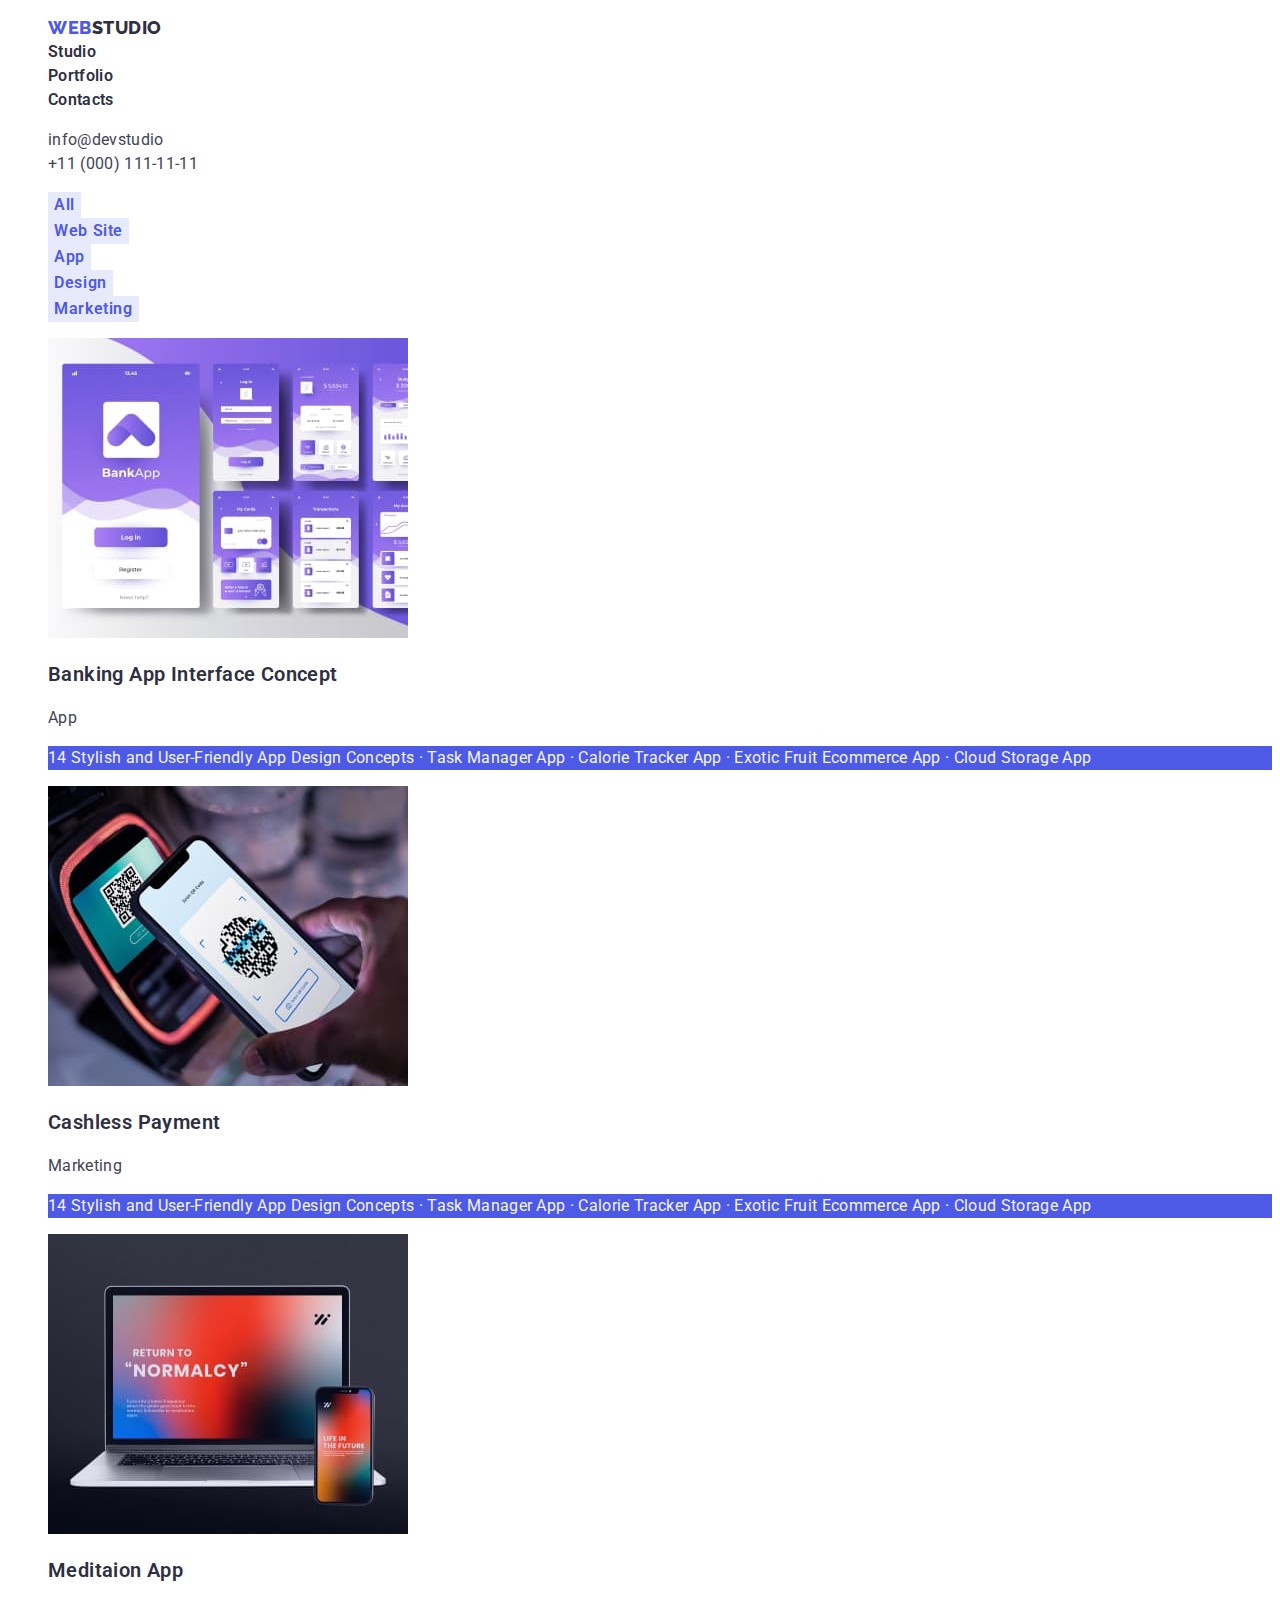
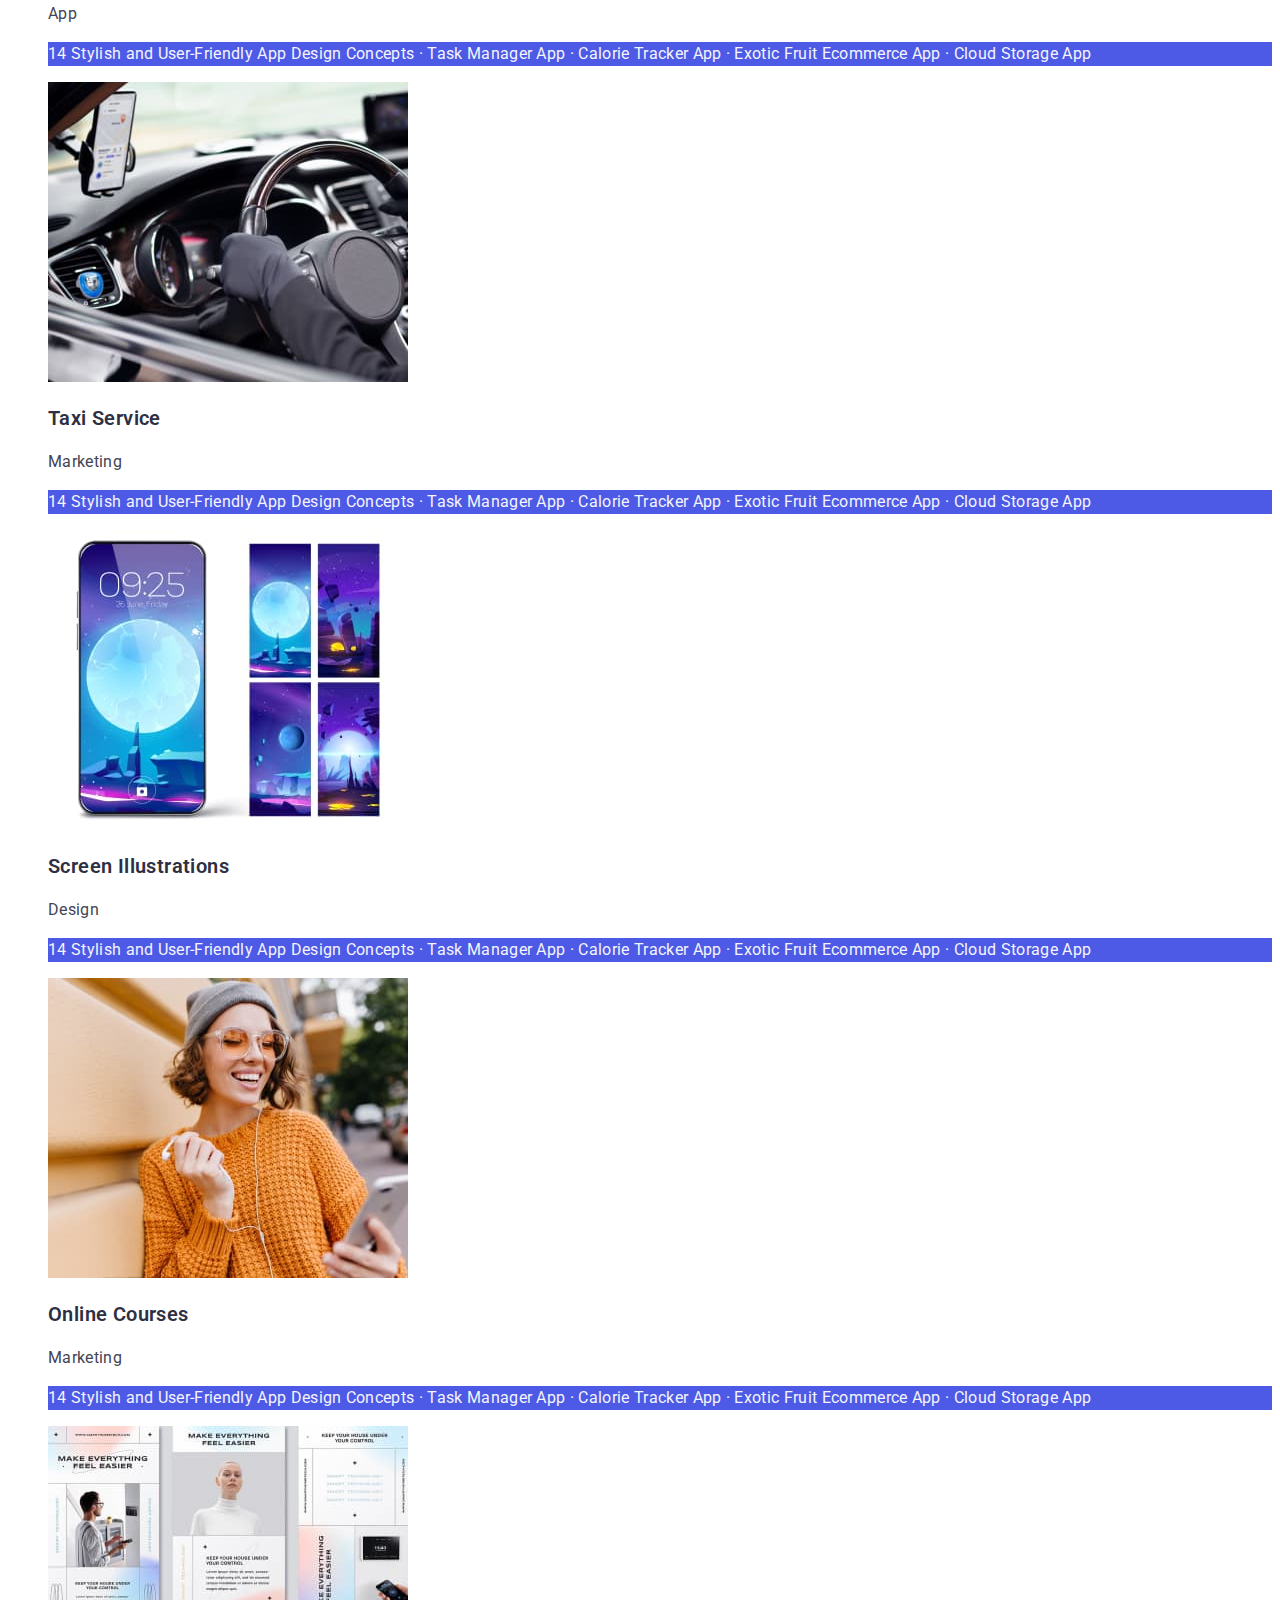
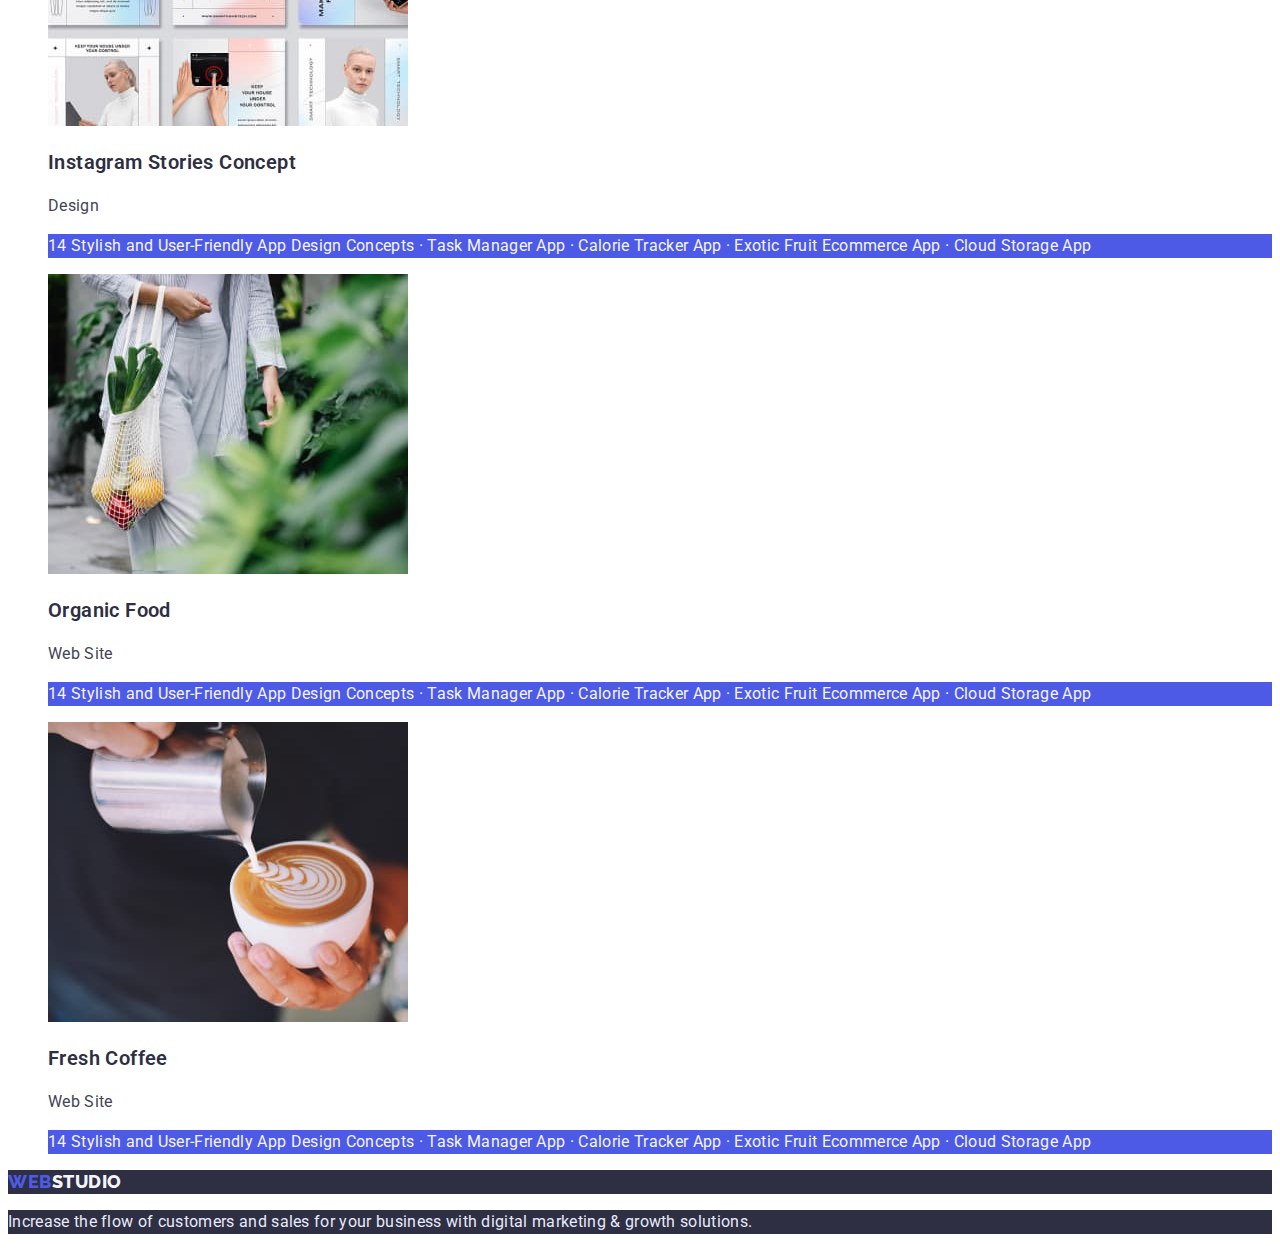
==== portfolio.html @ f4438ddd "Перенесла 2 ДЗ" ====
<!DOCTYPE html>
<html lang="en">
  <head>
    <meta charset="UTF-8" />
    <meta http-equiv="X-UA-Compatible" content="IE=edge" />
    <meta name="viewport" content="width=device-width, initial-scale=1.0" />
    <title>Portfolio</title>
    <link
      href="https://fonts.googleapis.com/css2?family=Raleway:wght@700&family=Roboto:wght@400;500;700;900&display=swap"
      rel="stylesheet"
    />
    <link rel="stylesheet" href="./css/styles.css" />
  </head>
  <body>
    <!-- Шапка -->
    <header>
      <nav>
        <ul class="no-style-type">
          <li>
            <a href="./index.html" class="logo-accent no-decor"
              ><span class="logo">Web</span> studio</a
            >
          </li>
          <li><a href="./index.html" class="link-nav no-decor">Studio</a></li>
          <li>
            <a href="./portfolio.html" class="link-nav no-decor">Portfolio</a>
          </li>
          <li><a href="" class="link-nav no-decor">Contacts</a></li>
        </ul>
      </nav>
      <ul class="no-style-type">
        <li>
          <a href="mailto:info@devstudio" class="social-list no-decor"
            >info@devstudio</a
          >
        </li>
        <li>
          <a href="tel:+11(000)111-11-11" class="social-list no-decor"
            >+11 (000) 111-11-11</a
          >
        </li>
      </ul>
    </header>
    <main>
      <!-- Фильтры -->
      <section>
        <h2 hidden>Filters</h2>
        <ul class="no-style-type">
          <li>
            <button type="button" class="filters-btn">All</button>
          </li>
          <li>
            <button type="button" class="filters-btn">Web Site</button>
          </li>
          <li>
            <button type="button" class="filters-btn">App</button>
          </li>
          <li>
            <button type="button" class="filters-btn">Design</button>
          </li>
          <li>
            <button type="button" class="filters-btn">Marketing</button>
          </li>
        </ul>
        <!-- Примеры работ -->
        <h2 hidden>Work examples</h2>
        <ul class="no-style-type">
          <li>
            <a href="#" target="_blank" rel="noopener noreferrer">
              <img
                src="./images/portfolio-1.jpg"
                width="360"
                height="300"
                alt="Banking App Interface Concept"
              />
            </a>
            <h3 class="subtitle">Banking App Interface Concept</h3>
            <p class="text">App</p>
            <p class="text-cloud">
              14 Stylish and User-Friendly App Design Concepts · Task Manager
              App · Calorie Tracker App · Exotic Fruit Ecommerce App · Cloud
              Storage App
            </p>
          </li>
          <li>
            <a href="#" target="_blank" rel="noopener noreferrer">
              <img
                src="./images/portfolio-2.jpg"
                width="360"
                height="300"
                alt="Cashless Payment"
              />
            </a>
            <h3 class="subtitle">Cashless Payment</h3>
            <p class="text">Marketing</p>
            <p class="text-cloud">
              14 Stylish and User-Friendly App Design Concepts · Task Manager
              App · Calorie Tracker App · Exotic Fruit Ecommerce App · Cloud
              Storage App
            </p>
          </li>
          <li>
            <a href="#" target="_blank" rel="noopener noreferrer">
              <img
                src="./images/portfolio-3.jpg"
                width="360"
                height="300"
                alt="Meditaion App"
              />
            </a>
            <h3 class="subtitle">Meditaion App</h3>
            <p class="text">App</p>
            <p class="text-cloud">
              14 Stylish and User-Friendly App Design Concepts · Task Manager
              App · Calorie Tracker App · Exotic Fruit Ecommerce App · Cloud
              Storage App
            </p>
          </li>
          <li>
            <a href="#" target="_blank" rel="noopener noreferrer">
              <img
                src="./images/portfolio-4.jpg"
                width="360"
                height="300"
                alt="Taxi Service"
              />
            </a>
            <h3 class="subtitle">Taxi Service</h3>
            <p class="text">Marketing</p>
            <p class="text-cloud">
              14 Stylish and User-Friendly App Design Concepts · Task Manager
              App · Calorie Tracker App · Exotic Fruit Ecommerce App · Cloud
              Storage App
            </p>
          </li>
          <li>
            <a href="#" target="_blank" rel="noopener noreferrer">
              <img
                src="./images/portfolio-5.jpg"
                width="360"
                height="300"
                alt="Screen Illustrations"
              />
            </a>
            <h3 class="subtitle">Screen Illustrations</h3>
            <p class="text">Design</p>
            <p class="text-cloud">
              14 Stylish and User-Friendly App Design Concepts · Task Manager
              App · Calorie Tracker App · Exotic Fruit Ecommerce App · Cloud
              Storage App
            </p>
          </li>
          <li>
            <a href="#" target="_blank" rel="noopener noreferrer">
              <img
                src="./images/portfolio-6.jpg"
                width="360"
                height="300"
                alt="Online Courses"
              />
            </a>
            <h3 class="subtitle">Online Courses</h3>
            <p class="text">Marketing</p>
            <p class="text-cloud">
              14 Stylish and User-Friendly App Design Concepts · Task Manager
              App · Calorie Tracker App · Exotic Fruit Ecommerce App · Cloud
              Storage App
            </p>
          </li>
          <li>
            <a href="#" target="_blank" rel="noopener noreferrer">
              <img
                src="./images/portfolio-7.jpg"
                width="360"
                height="300"
                alt="Instagram Stories Concept"
              />
            </a>
            <h3 class="subtitle">Instagram Stories Concept</h3>
            <p class="text">Design</p>
            <p class="text-cloud">
              14 Stylish and User-Friendly App Design Concepts · Task Manager
              App · Calorie Tracker App · Exotic Fruit Ecommerce App · Cloud
              Storage App
            </p>
          </li>
          <li>
            <a href="#" target="_blank" rel="noopener noreferrer">
              <img
                src="./images/portfolio-8.jpg"
                width="360"
                height="300"
                alt="Organic Food"
              />
            </a>
            <h3 class="subtitle">Organic Food</h3>
            <p class="text">Web Site</p>
            <p class="text-cloud">
              14 Stylish and User-Friendly App Design Concepts · Task Manager
              App · Calorie Tracker App · Exotic Fruit Ecommerce App · Cloud
              Storage App
            </p>
          </li>
          <li>
            <a href="#" target="_blank" rel="noopener noreferrer">
              <img
                src="./images/portfolio-9.jpg"
                width="360"
                height="300"
                alt="Fresh Coffee"
              />
            </a>
            <h3 class="subtitle">Fresh Coffee</h3>
            <p class="text">Web Site</p>
            <p class="text-cloud">
              14 Stylish and User-Friendly App Design Concepts · Task Manager
              App · Calorie Tracker App · Exotic Fruit Ecommerce App · Cloud
              Storage App
            </p>
          </li>
        </ul>
      </section>
    </main>
    <!-- Футер -->
    <footer>
      <a href="./" class="logo-accent-white no-decor"
        ><span class="logo">Web</span> studio</a
      >
      <p class="text-white">
        Increase the flow of customers and sales for your business with digital
        marketing & growth solutions.
      </p>
    </footer>
  </body>
</html>
---- css/styles.css ----
:root {
  --accent-color: #4d5ae5;
  --main-color: #2e2f42;
  --second-color: #434455;
  --white-color: #ffffff;
  --cloud-color: #f4f4fd;
  --cornflover-color: #e7e9fc;
}
body {
  font-family: "Roboto", sans-serif;
  color: var(--main-color);
}
/* Шапка */
.no-decor {
  text-decoration: none;
}
.no-style-type {
  list-style-type: none;
}

.logo {
  font-family: "Raleway", sans-serif;
  font-weight: 800;
  font-size: 18px;
  line-height: 1.33;
  display: flex;
  align-items: center;
  letter-spacing: 0.03em;
  text-transform: uppercase;
  color: var(--accent-color);
}
.logo-accent {
  font-family: "Raleway", sans-serif;
  font-weight: 800;
  font-size: 18px;
  line-height: 1.33;
  display: flex;
  align-items: center;
  letter-spacing: 0.03em;
  text-transform: uppercase;
  color: var(--main-color);
}
.link-nav {
  font-weight: 600;
  font-size: 16px;
  line-height: 1.5;
  letter-spacing: 0.02em;
  color: var(--main-color);
}
.link-nav:hover {
  color: var(--second-color);
}
.link-nav:focus {
  color: var(--second-color);
}
.link-nav:active {
  color: var(--accent-color);
}
.social-list {
  font-size: 16px;
  line-height: 1.5;
  letter-spacing: 0.02em;
  color: var(--second-color);
}
.social-list:hover {
  color: var(--accent-color);
}
.social-list:focus {
  color: var(--accent-color);
}
/* Герой */
.hero-title {
  font-weight: 600;
  font-size: 56px;
  line-height: 1.07;
  text-align: center;
  letter-spacing: 0.02em;
  color: var(--white-color);
  background-color: var(--main-color);
}
.hero-btn {
  font-family: "Roboto", sans-serif;
  font-weight: 600;
  font-size: 16px;
  line-height: 1.19;
  display: flex;
  align-items: center;
  letter-spacing: 0.04em;
  color: var(--white-color);
  background-color: var(--accent-color);
  border: none;
  cursor: pointer;
}
.hero-btn:active {
  background: #404bbf;
}
/* Преимущества */
.subtitle {
  font-weight: 600;
  font-size: 20px;
  line-height: 1.2;
  letter-spacing: 0.02em;
}
.text {
  font-size: 16px;
  line-height: 1.5;
  letter-spacing: 0.02em;
  color: var(--second-color);
}
/* Продукт */
.title {
  font-weight: 600;
  font-size: 36px;
  line-height: 1.11;
  text-align: center;
  letter-spacing: 0.02em;
  text-transform: capitalize;
}
/* Команда */
.team {
  background-color: var(--cloud-color);
}
/* Футер */

.logo-accent-white {
  font-family: "Raleway", sans-serif;
  font-weight: 800;
  font-size: 18px;
  line-height: 1.17;
  display: flex;
  align-items: center;
  letter-spacing: 0.03em;
  text-transform: uppercase;
  color: var(--cloud-color);
  background-color: var(--main-color);
}
.text-white {
  font-size: 16px;
  line-height: 1.5;
  letter-spacing: 0.02em;
  color: var(--cornflover-color);
  background-color: var(--main-color);
}

/* Страница портфолио */
/* Фильтры */
.filters-btn {
  font-family: "Roboto", sans-serif;
  font-weight: 600;
  font-size: 16px;
  line-height: 1.5;
  display: flex;
  align-items: center;
  text-align: center;
  letter-spacing: 0.04em;
  color: var(--accent-color);
  background-color: var(--cornflover-color);
  border: none;
  cursor: pointer;
}
.filters-btn:hover {
  color: var(--white-color);
  background-color: var(--accent-color);
}
.filters-btn:focus {
  color: var(--white-color);
  background-color: var(--accent-color);
}
.text-cloud {
  font-size: 16px;
  line-height: 1.5;
  letter-spacing: 0.02em;
  color: var(--cloud-color);
  background-color: var(--accent-color);
}
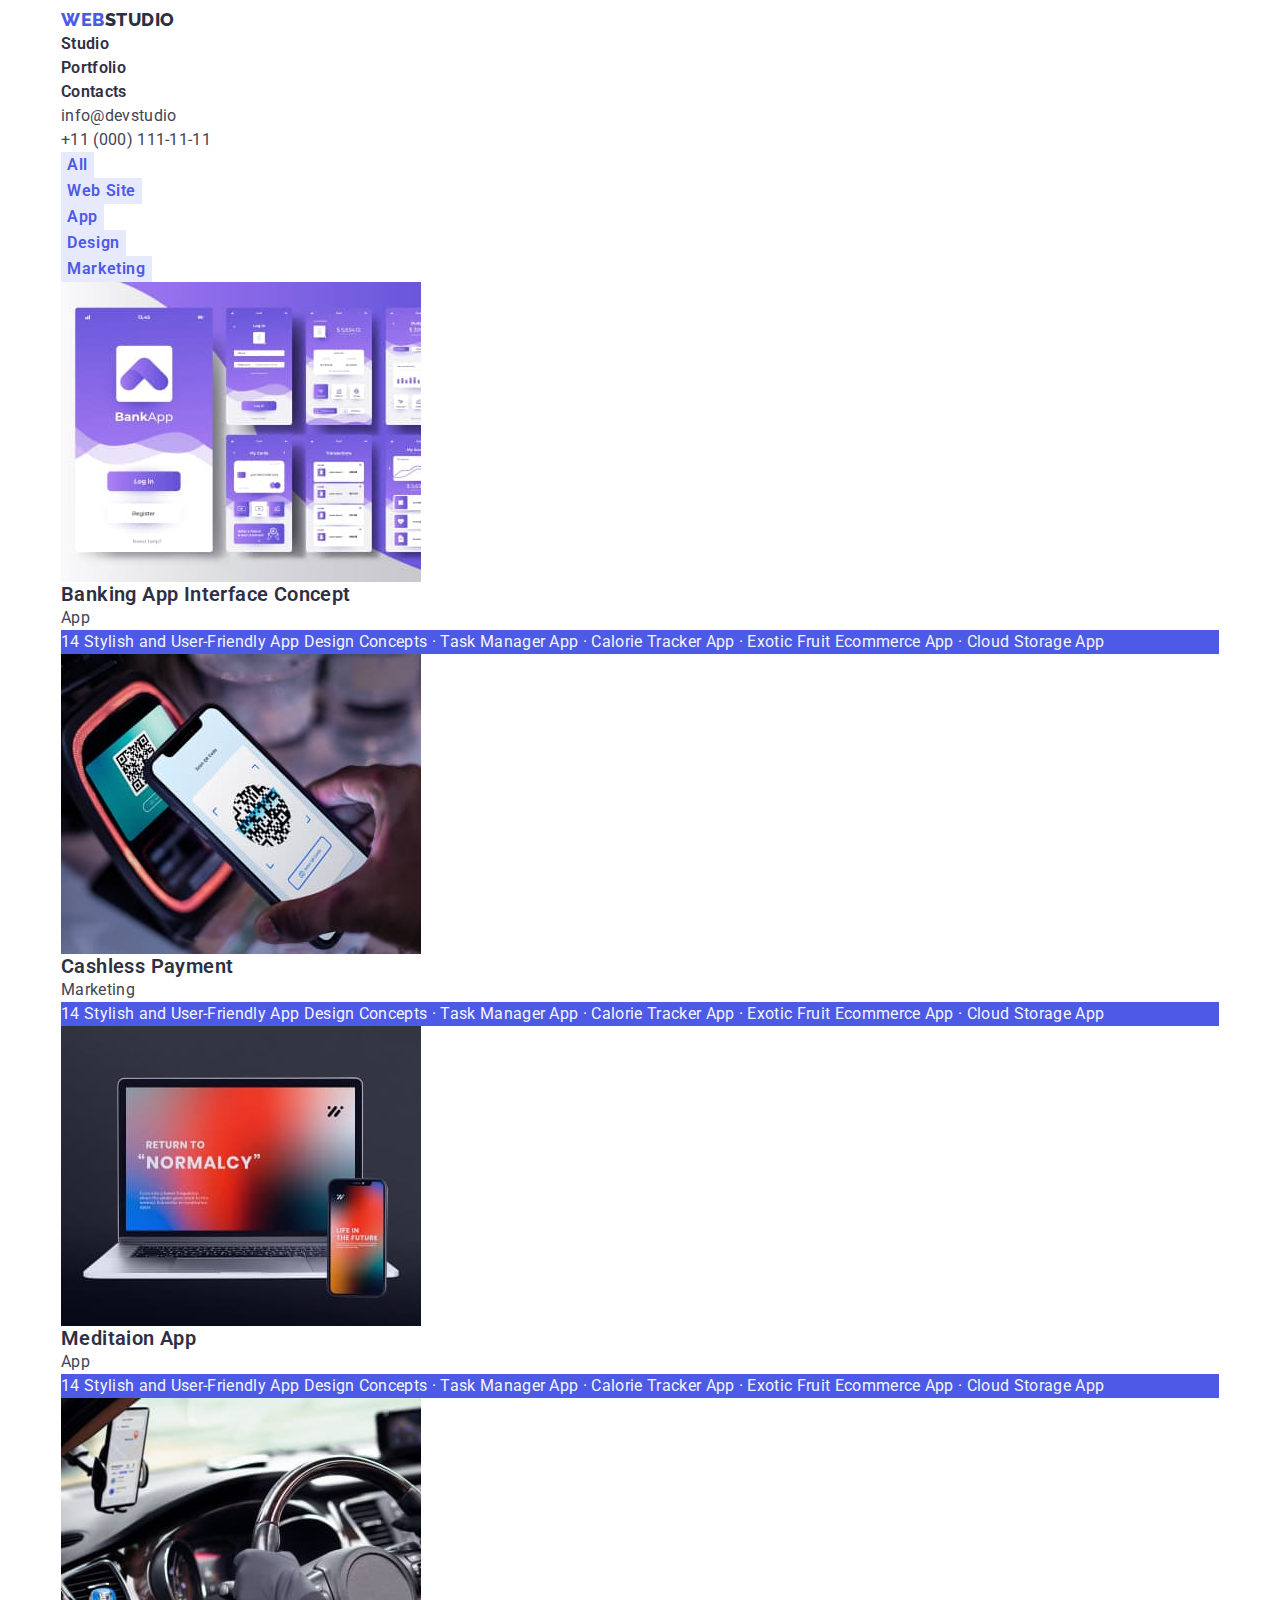
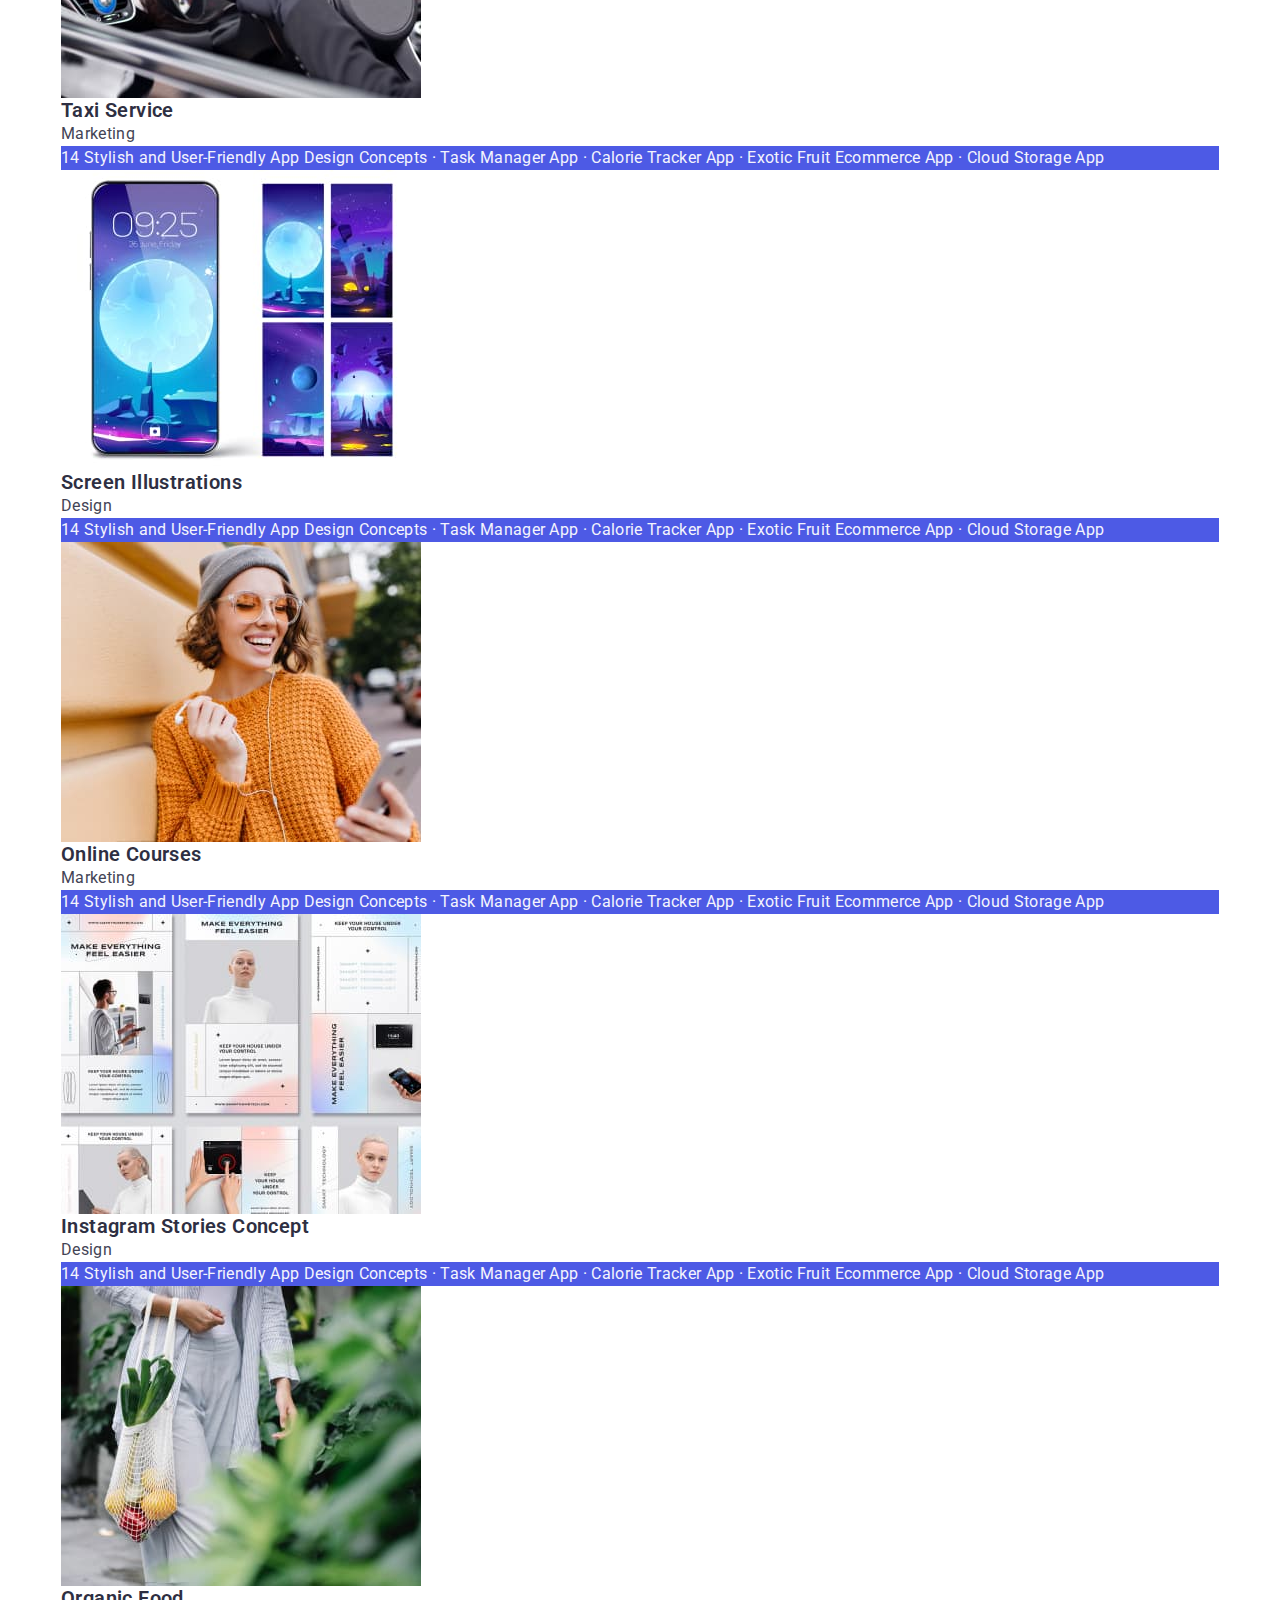
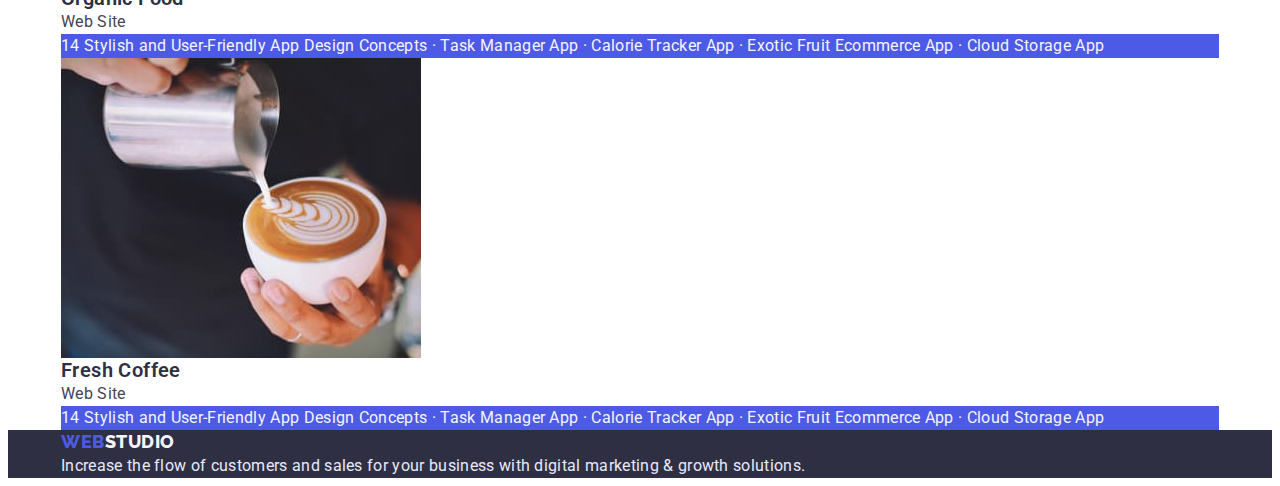
==== commit 39cba06a: "початок 3 дз" ====
--- a/portfolio.html
+++ b/portfolio.html
@@ -14,222 +14,237 @@
   <body>
     <!-- Шапка -->
     <header>
-      <nav>
+      <div class="container">
+        <nav class="">
+          <ul class="no-style-type">
+            <li class="">
+              <a href="./index.html" class="logo-accent no-decor"
+                ><span class="logo">Web</span> studio</a
+              >
+            </li>
+            <li class=""><a href="./index.html" class="link-nav no-decor">Studio</a></li>
+            <li class="">
+              <a href="./portfolio.html" class="link-nav no-decor">Portfolio</a>
+            </li>
+            <li class=""><a href="" class="link-nav no-decor">Contacts</a></li>
+          </ul>
+        </nav>
         <ul class="no-style-type">
           <li>
-            <a href="./index.html" class="logo-accent no-decor"
-              ><span class="logo">Web</span> studio</a
+            <a href="mailto:info@devstudio" class="social-list no-decor"
+              >info@devstudio</a
             >
           </li>
-          <li><a href="./index.html" class="link-nav no-decor">Studio</a></li>
           <li>
-            <a href="./portfolio.html" class="link-nav no-decor">Portfolio</a>
+            <a href="tel:+11(000)111-11-11" class="social-list no-decor"
+              >+11 (000) 111-11-11</a
+            >
           </li>
-          <li><a href="" class="link-nav no-decor">Contacts</a></li>
         </ul>
-      </nav>
-      <ul class="no-style-type">
-        <li>
-          <a href="mailto:info@devstudio" class="social-list no-decor"
-            >info@devstudio</a
-          >
-        </li>
-        <li>
-          <a href="tel:+11(000)111-11-11" class="social-list no-decor"
-            >+11 (000) 111-11-11</a
-          >
-        </li>
-      </ul>
+      </div>
     </header>
     <main>
       <!-- Фильтры -->
       <section>
-        <h2 hidden>Filters</h2>
-        <ul class="no-style-type">
-          <li>
-            <button type="button" class="filters-btn">All</button>
-          </li>
-          <li>
-            <button type="button" class="filters-btn">Web Site</button>
-          </li>
-          <li>
-            <button type="button" class="filters-btn">App</button>
-          </li>
-          <li>
-            <button type="button" class="filters-btn">Design</button>
-          </li>
-          <li>
-            <button type="button" class="filters-btn">Marketing</button>
-          </li>
-        </ul>
-        <!-- Примеры работ -->
-        <h2 hidden>Work examples</h2>
-        <ul class="no-style-type">
-          <li>
-            <a href="#" target="_blank" rel="noopener noreferrer">
-              <img
-                src="./images/portfolio-1.jpg"
-                width="360"
-                height="300"
-                alt="Banking App Interface Concept"
-              />
-            </a>
-            <h3 class="subtitle">Banking App Interface Concept</h3>
-            <p class="text">App</p>
-            <p class="text-cloud">
-              14 Stylish and User-Friendly App Design Concepts · Task Manager
-              App · Calorie Tracker App · Exotic Fruit Ecommerce App · Cloud
-              Storage App
-            </p>
-          </li>
-          <li>
-            <a href="#" target="_blank" rel="noopener noreferrer">
-              <img
-                src="./images/portfolio-2.jpg"
-                width="360"
-                height="300"
-                alt="Cashless Payment"
-              />
-            </a>
-            <h3 class="subtitle">Cashless Payment</h3>
-            <p class="text">Marketing</p>
-            <p class="text-cloud">
-              14 Stylish and User-Friendly App Design Concepts · Task Manager
-              App · Calorie Tracker App · Exotic Fruit Ecommerce App · Cloud
-              Storage App
-            </p>
-          </li>
-          <li>
-            <a href="#" target="_blank" rel="noopener noreferrer">
-              <img
-                src="./images/portfolio-3.jpg"
-                width="360"
-                height="300"
-                alt="Meditaion App"
-              />
-            </a>
-            <h3 class="subtitle">Meditaion App</h3>
-            <p class="text">App</p>
-            <p class="text-cloud">
-              14 Stylish and User-Friendly App Design Concepts · Task Manager
-              App · Calorie Tracker App · Exotic Fruit Ecommerce App · Cloud
-              Storage App
-            </p>
-          </li>
-          <li>
-            <a href="#" target="_blank" rel="noopener noreferrer">
-              <img
-                src="./images/portfolio-4.jpg"
-                width="360"
-                height="300"
-                alt="Taxi Service"
-              />
-            </a>
-            <h3 class="subtitle">Taxi Service</h3>
-            <p class="text">Marketing</p>
-            <p class="text-cloud">
-              14 Stylish and User-Friendly App Design Concepts · Task Manager
-              App · Calorie Tracker App · Exotic Fruit Ecommerce App · Cloud
-              Storage App
-            </p>
-          </li>
-          <li>
-            <a href="#" target="_blank" rel="noopener noreferrer">
-              <img
-                src="./images/portfolio-5.jpg"
-                width="360"
-                height="300"
-                alt="Screen Illustrations"
-              />
-            </a>
-            <h3 class="subtitle">Screen Illustrations</h3>
-            <p class="text">Design</p>
-            <p class="text-cloud">
-              14 Stylish and User-Friendly App Design Concepts · Task Manager
-              App · Calorie Tracker App · Exotic Fruit Ecommerce App · Cloud
-              Storage App
-            </p>
-          </li>
-          <li>
-            <a href="#" target="_blank" rel="noopener noreferrer">
-              <img
-                src="./images/portfolio-6.jpg"
-                width="360"
-                height="300"
-                alt="Online Courses"
-              />
-            </a>
-            <h3 class="subtitle">Online Courses</h3>
-            <p class="text">Marketing</p>
-            <p class="text-cloud">
-              14 Stylish and User-Friendly App Design Concepts · Task Manager
-              App · Calorie Tracker App · Exotic Fruit Ecommerce App · Cloud
-              Storage App
-            </p>
-          </li>
-          <li>
-            <a href="#" target="_blank" rel="noopener noreferrer">
-              <img
-                src="./images/portfolio-7.jpg"
-                width="360"
-                height="300"
-                alt="Instagram Stories Concept"
-              />
-            </a>
-            <h3 class="subtitle">Instagram Stories Concept</h3>
-            <p class="text">Design</p>
-            <p class="text-cloud">
-              14 Stylish and User-Friendly App Design Concepts · Task Manager
-              App · Calorie Tracker App · Exotic Fruit Ecommerce App · Cloud
-              Storage App
-            </p>
-          </li>
-          <li>
-            <a href="#" target="_blank" rel="noopener noreferrer">
-              <img
-                src="./images/portfolio-8.jpg"
-                width="360"
-                height="300"
-                alt="Organic Food"
-              />
-            </a>
-            <h3 class="subtitle">Organic Food</h3>
-            <p class="text">Web Site</p>
-            <p class="text-cloud">
-              14 Stylish and User-Friendly App Design Concepts · Task Manager
-              App · Calorie Tracker App · Exotic Fruit Ecommerce App · Cloud
-              Storage App
-            </p>
-          </li>
-          <li>
-            <a href="#" target="_blank" rel="noopener noreferrer">
-              <img
-                src="./images/portfolio-9.jpg"
-                width="360"
-                height="300"
-                alt="Fresh Coffee"
-              />
-            </a>
-            <h3 class="subtitle">Fresh Coffee</h3>
-            <p class="text">Web Site</p>
-            <p class="text-cloud">
-              14 Stylish and User-Friendly App Design Concepts · Task Manager
-              App · Calorie Tracker App · Exotic Fruit Ecommerce App · Cloud
-              Storage App
-            </p>
-          </li>
-        </ul>
+        <div class="container">
+          <h2 hidden>Filters</h2>
+          <ul class="no-style-type">
+            <li>
+              <button type="button" class="filters-btn">All</button>
+            </li>
+            <li>
+              <button type="button" class="filters-btn">Web Site</button>
+            </li>
+            <li>
+              <button type="button" class="filters-btn">App</button>
+            </li>
+            <li>
+              <button type="button" class="filters-btn">Design</button>
+            </li>
+            <li>
+              <button type="button" class="filters-btn">Marketing</button>
+            </li>
+          </ul>
+          <!-- Примеры работ -->
+          <h2 hidden>Work examples</h2>
+          <ul class="no-style-type">
+            <li>
+              <a href="#" target="_blank" rel="noopener noreferrer">
+                <img
+                  class="image"
+                  src="./images/portfolio-1.jpg"
+                  width="360"
+                  height="300"
+                  alt="Banking App Interface Concept"
+                />
+              </a>
+              <h3 class="subtitle">Banking App Interface Concept</h3>
+              <p class="text">App</p>
+              <p class="text-cloud">
+                14 Stylish and User-Friendly App Design Concepts · Task Manager
+                App · Calorie Tracker App · Exotic Fruit Ecommerce App · Cloud
+                Storage App
+              </p>
+            </li>
+            <li>
+              <a href="#" target="_blank" rel="noopener noreferrer">
+                <img
+                  class="image"
+                  src="./images/portfolio-2.jpg"
+                  width="360"
+                  height="300"
+                  alt="Cashless Payment"
+                />
+              </a>
+              <h3 class="subtitle">Cashless Payment</h3>
+              <p class="text">Marketing</p>
+              <p class="text-cloud">
+                14 Stylish and User-Friendly App Design Concepts · Task Manager
+                App · Calorie Tracker App · Exotic Fruit Ecommerce App · Cloud
+                Storage App
+              </p>
+            </li>
+            <li>
+              <a href="#" target="_blank" rel="noopener noreferrer">
+                <img
+                  class="image"
+                  src="./images/portfolio-3.jpg"
+                  width="360"
+                  height="300"
+                  alt="Meditaion App"
+                />
+              </a>
+              <h3 class="subtitle">Meditaion App</h3>
+              <p class="text">App</p>
+              <p class="text-cloud">
+                14 Stylish and User-Friendly App Design Concepts · Task Manager
+                App · Calorie Tracker App · Exotic Fruit Ecommerce App · Cloud
+                Storage App
+              </p>
+            </li>
+            <li>
+              <a href="#" target="_blank" rel="noopener noreferrer">
+                <img
+                  class="image"
+                  src="./images/portfolio-4.jpg"
+                  width="360"
+                  height="300"
+                  alt="Taxi Service"
+                />
+              </a>
+              <h3 class="subtitle">Taxi Service</h3>
+              <p class="text">Marketing</p>
+              <p class="text-cloud">
+                14 Stylish and User-Friendly App Design Concepts · Task Manager
+                App · Calorie Tracker App · Exotic Fruit Ecommerce App · Cloud
+                Storage App
+              </p>
+            </li>
+            <li>
+              <a href="#" target="_blank" rel="noopener noreferrer">
+                <img
+                  class="image"
+                  src="./images/portfolio-5.jpg"
+                  width="360"
+                  height="300"
+                  alt="Screen Illustrations"
+                />
+              </a>
+              <h3 class="subtitle">Screen Illustrations</h3>
+              <p class="text">Design</p>
+              <p class="text-cloud">
+                14 Stylish and User-Friendly App Design Concepts · Task Manager
+                App · Calorie Tracker App · Exotic Fruit Ecommerce App · Cloud
+                Storage App
+              </p>
+            </li>
+            <li>
+              <a href="#" target="_blank" rel="noopener noreferrer">
+                <img
+                  class="image"
+                  src="./images/portfolio-6.jpg"
+                  width="360"
+                  height="300"
+                  alt="Online Courses"
+                />
+              </a>
+              <h3 class="subtitle">Online Courses</h3>
+              <p class="text">Marketing</p>
+              <p class="text-cloud">
+                14 Stylish and User-Friendly App Design Concepts · Task Manager
+                App · Calorie Tracker App · Exotic Fruit Ecommerce App · Cloud
+                Storage App
+              </p>
+            </li>
+            <li>
+              <a href="#" target="_blank" rel="noopener noreferrer">
+                <img
+                  class="image"
+                  src="./images/portfolio-7.jpg"
+                  width="360"
+                  height="300"
+                  alt="Instagram Stories Concept"
+                />
+              </a>
+              <h3 class="subtitle">Instagram Stories Concept</h3>
+              <p class="text">Design</p>
+              <p class="text-cloud">
+                14 Stylish and User-Friendly App Design Concepts · Task Manager
+                App · Calorie Tracker App · Exotic Fruit Ecommerce App · Cloud
+                Storage App
+              </p>
+            </li>
+            <li>
+              <a href="#" target="_blank" rel="noopener noreferrer">
+                <img
+                  class="image"
+                  src="./images/portfolio-8.jpg"
+                  width="360"
+                  height="300"
+                  alt="Organic Food"
+                />
+              </a>
+              <h3 class="subtitle">Organic Food</h3>
+              <p class="text">Web Site</p>
+              <p class="text-cloud">
+                14 Stylish and User-Friendly App Design Concepts · Task Manager
+                App · Calorie Tracker App · Exotic Fruit Ecommerce App · Cloud
+                Storage App
+              </p>
+            </li>
+            <li>
+              <a href="#" target="_blank" rel="noopener noreferrer">
+                <img
+                  class="image"
+                  src="./images/portfolio-9.jpg"
+                  width="360"
+                  height="300"
+                  alt="Fresh Coffee"
+                />
+              </a>
+              <h3 class="subtitle">Fresh Coffee</h3>
+              <p class="text">Web Site</p>
+              <p class="text-cloud">
+                14 Stylish and User-Friendly App Design Concepts · Task Manager
+                App · Calorie Tracker App · Exotic Fruit Ecommerce App · Cloud
+                Storage App
+              </p>
+            </li>
+          </ul>
+        </div>
       </section>
     </main>
     <!-- Футер -->
-    <footer>
-      <a href="./" class="logo-accent-white no-decor"
-        ><span class="logo">Web</span> studio</a
-      >
-      <p class="text-white">
-        Increase the flow of customers and sales for your business with digital
-        marketing & growth solutions.
-      </p>
+    <footer class="footer">
+      <div class="container">
+        <a href="./" class="logo-accent-white no-decor"
+          ><span class="logo">Web</span> studio</a
+        >
+        <p class="text-white">
+          Increase the flow of customers and sales for your business with
+          digital marketing & growth solutions.
+        </p>
+      </div>
     </footer>
   </body>
 </html>
--- a/css/styles.css
+++ b/css/styles.css
@@ -10,12 +10,35 @@
   font-family: "Roboto", sans-serif;
   color: var(--main-color);
 }
-/* Шапка */
+/* Утилиты */
+ul {
+  padding: 0;
+  margin:0;
+}
+h1,h2,h3,p {
+  margin:0;
+}
+.image {
+  display: block;
+}
+.container {
+  margin-left: auto;
+  margin-right: auto;
+  width: 1158px;
+  padding-left: 12px;
+  padding-right: 12px;
+}
 .no-decor {
   text-decoration: none;
 }
 .no-style-type {
   list-style-type: none;
+}
+/* Шапка */
+.navigation {
+  display: flex;
+  flex-wrap: wrap;
+  justify-content: space-between;
 }
 
 .logo {
@@ -30,6 +53,8 @@
   color: var(--accent-color);
 }
 .logo-accent {
+  display: inline-block;
+  margin-right: 77px;
   font-family: "Raleway", sans-serif;
   font-weight: 800;
   font-size: 18px;
@@ -41,6 +66,7 @@
   color: var(--main-color);
 }
 .link-nav {
+  display: inline-block;
   font-weight: 600;
   font-size: 16px;
   line-height: 1.5;
@@ -57,10 +83,17 @@
   color: var(--accent-color);
 }
 .social-list {
-  font-size: 16px;
-  line-height: 1.5;
-  letter-spacing: 0.02em;
-  color: var(--second-color);
+  display: inline-block;
+
+    font-size: 16px;
+  line-height: 1.5;
+  letter-spacing: 0.02em;
+  color: var(--second-color);
+}
+.social-list:first-child {
+  margin-right: 40px;
+}
+
 }
 .social-list:hover {
   color: var(--accent-color);
@@ -69,6 +102,9 @@
   color: var(--accent-color);
 }
 /* Герой */
+.hero {
+  background-color: var(--main-color);
+}
 .hero-title {
   font-weight: 600;
   font-size: 56px;
@@ -76,7 +112,7 @@
   text-align: center;
   letter-spacing: 0.02em;
   color: var(--white-color);
-  background-color: var(--main-color);
+  
 }
 .hero-btn {
   font-family: "Roboto", sans-serif;
@@ -121,7 +157,9 @@
   background-color: var(--cloud-color);
 }
 /* Футер */
-
+.footer {
+  background-color: var(--main-color)
+}
 .logo-accent-white {
   font-family: "Raleway", sans-serif;
   font-weight: 800;
@@ -132,14 +170,12 @@
   letter-spacing: 0.03em;
   text-transform: uppercase;
   color: var(--cloud-color);
-  background-color: var(--main-color);
 }
 .text-white {
   font-size: 16px;
   line-height: 1.5;
   letter-spacing: 0.02em;
   color: var(--cornflover-color);
-  background-color: var(--main-color);
 }
 
 /* Страница портфолио */
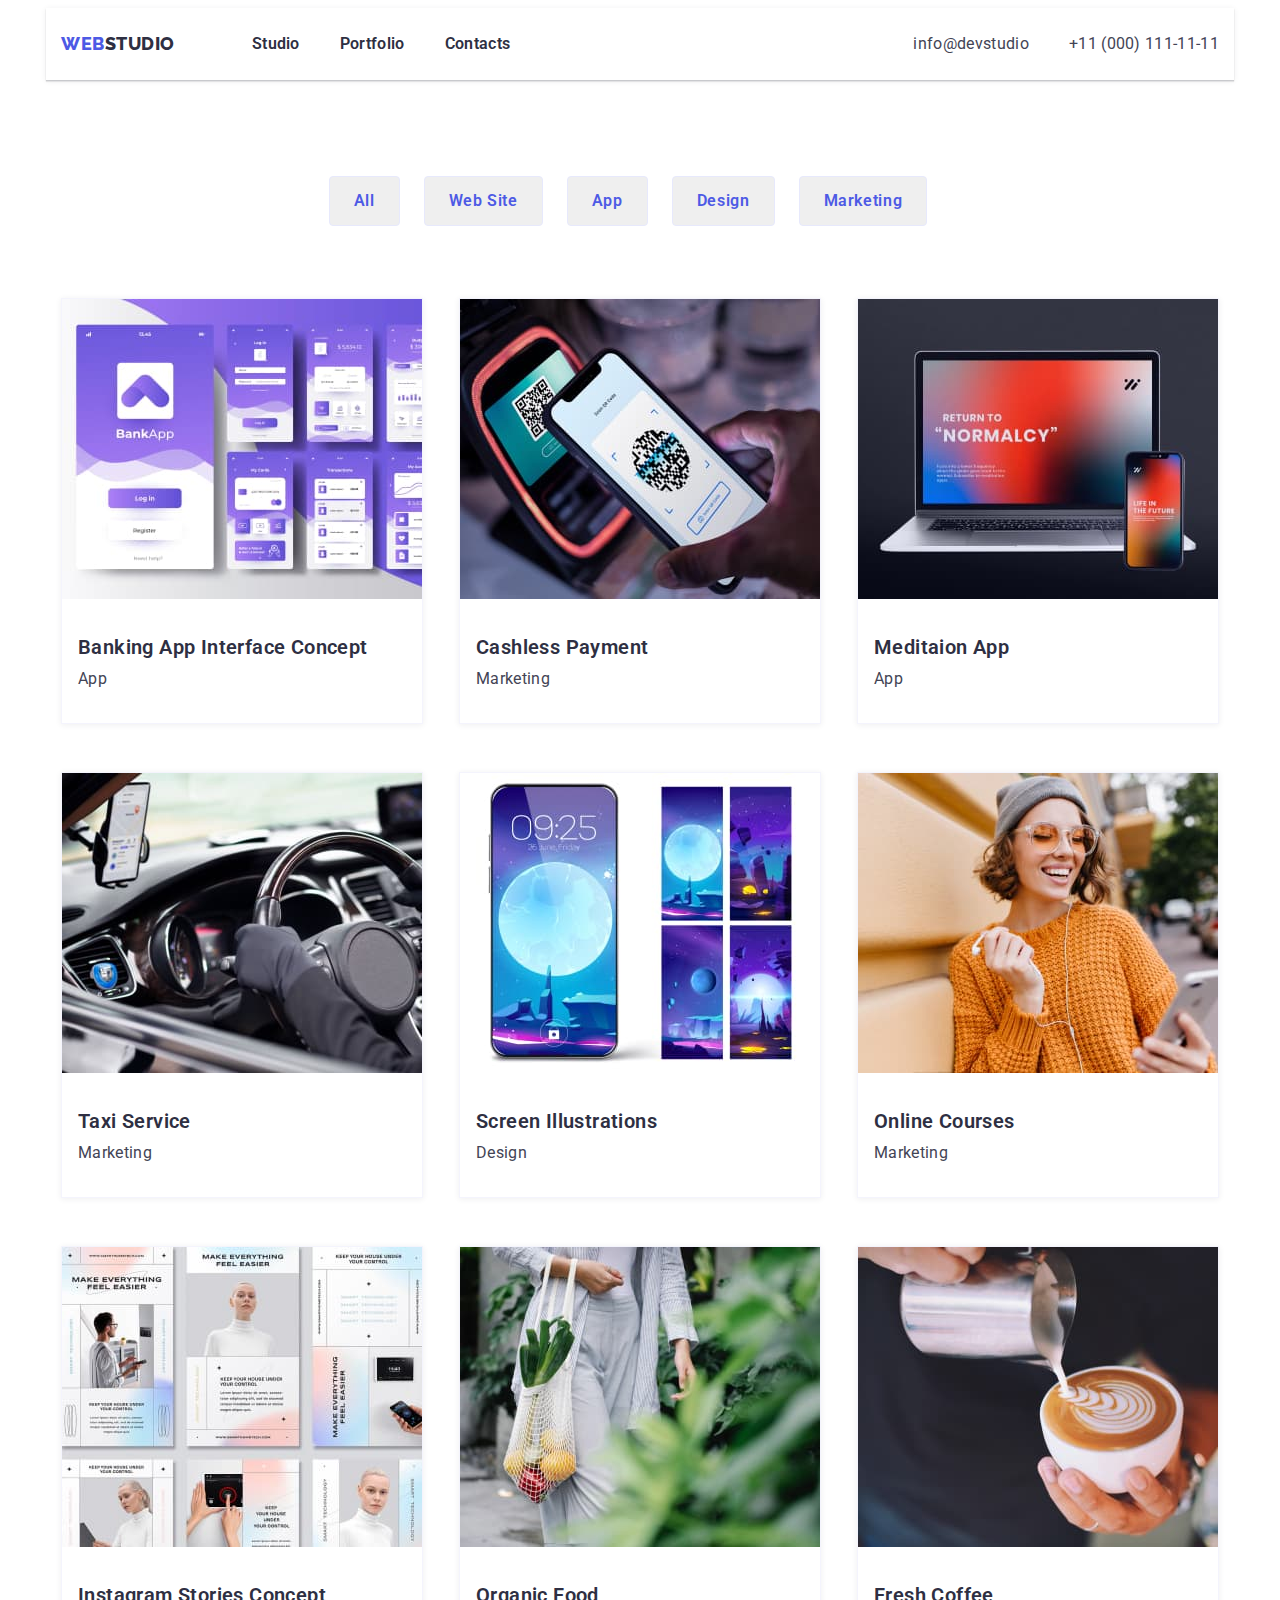
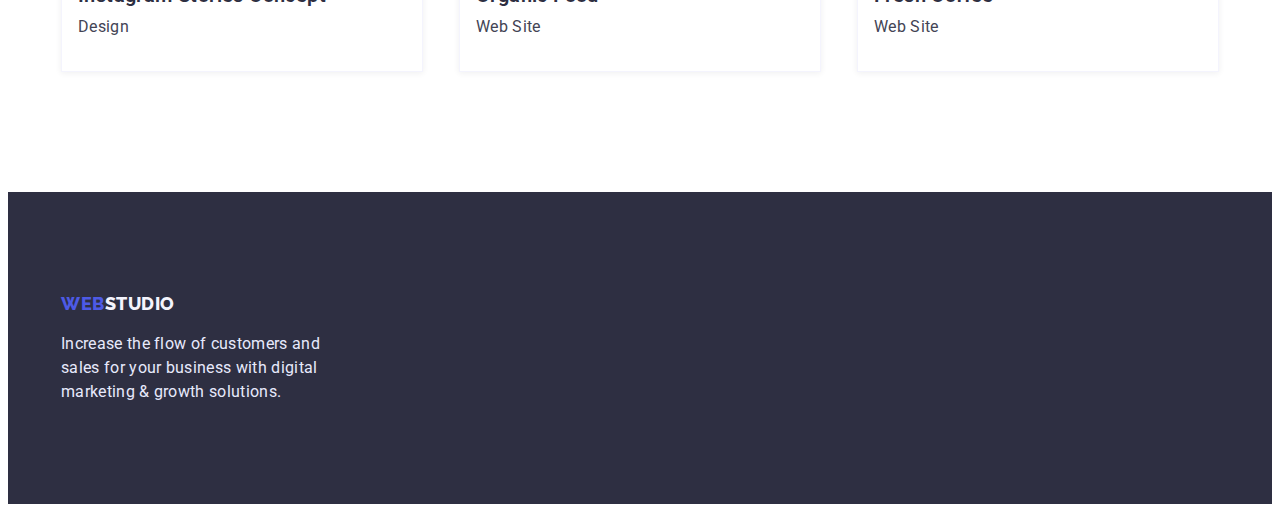
==== commit 8d4ebfa4: "Виконана домашня робота 3" ====
--- a/portfolio.html
+++ b/portfolio.html
@@ -14,29 +14,31 @@
   <body>
     <!-- Шапка -->
     <header>
-      <div class="container">
-        <nav class="">
-          <ul class="no-style-type">
-            <li class="">
-              <a href="./index.html" class="logo-accent no-decor"
-                ><span class="logo">Web</span> studio</a
-              >
-            </li>
-            <li class=""><a href="./index.html" class="link-nav no-decor">Studio</a></li>
-            <li class="">
+      <div class="container box nav-list">
+        <nav class="nav-list">
+          <a href="./index.html" class="logo-accent no-decor"
+            ><span class="logo">Web</span> studio</a
+          >
+          <ul class="no-style-type list-nav">
+            <li class="item-nav">
+              <a href="./index.html" class="link-nav no-decor">Studio</a>
+            </li>
+            <li class="item-nav">
               <a href="./portfolio.html" class="link-nav no-decor">Portfolio</a>
             </li>
-            <li class=""><a href="" class="link-nav no-decor">Contacts</a></li>
+            <li class="item-nav">
+              <a href="" class="link-nav no-decor">Contacts</a>
+            </li>
           </ul>
         </nav>
-        <ul class="no-style-type">
-          <li>
-            <a href="mailto:info@devstudio" class="social-list no-decor"
+        <ul class="no-style-type nav-list">
+          <li class="social-list">
+            <a href="mailto:info@devstudio" class="social-link no-decor"
               >info@devstudio</a
             >
           </li>
-          <li>
-            <a href="tel:+11(000)111-11-11" class="social-list no-decor"
+          <li class="social-list">
+            <a href="tel:+11(000)111-11-11" class="social-link no-decor"
               >+11 (000) 111-11-11</a
             >
           </li>
@@ -48,27 +50,27 @@
       <section>
         <div class="container">
           <h2 hidden>Filters</h2>
-          <ul class="no-style-type">
-            <li>
+          <ul class="no-style-type btn-list">
+            <li class="btn-item">
               <button type="button" class="filters-btn">All</button>
             </li>
-            <li>
+            <li class="btn-item">
               <button type="button" class="filters-btn">Web Site</button>
             </li>
-            <li>
+            <li class="btn-item">
               <button type="button" class="filters-btn">App</button>
             </li>
-            <li>
+            <li class="btn-item">
               <button type="button" class="filters-btn">Design</button>
             </li>
-            <li>
+            <li class="btn-item">
               <button type="button" class="filters-btn">Marketing</button>
             </li>
           </ul>
           <!-- Примеры работ -->
           <h2 hidden>Work examples</h2>
-          <ul class="no-style-type">
-            <li>
+          <ul class="no-style-type examples-list">
+            <li class="examples-item">
               <a href="#" target="_blank" rel="noopener noreferrer">
                 <img
                   class="image"
@@ -80,13 +82,13 @@
               </a>
               <h3 class="subtitle">Banking App Interface Concept</h3>
               <p class="text">App</p>
-              <p class="text-cloud">
-                14 Stylish and User-Friendly App Design Concepts · Task Manager
-                App · Calorie Tracker App · Exotic Fruit Ecommerce App · Cloud
-                Storage App
-              </p>
-            </li>
-            <li>
+              <p class="text-cloud" hidden>
+                14 Stylish and User-Friendly App Design Concepts · Task Manager
+                App · Calorie Tracker App · Exotic Fruit Ecommerce App · Cloud
+                Storage App
+              </p>
+            </li>
+            <li class="examples-item">
               <a href="#" target="_blank" rel="noopener noreferrer">
                 <img
                   class="image"
@@ -98,13 +100,13 @@
               </a>
               <h3 class="subtitle">Cashless Payment</h3>
               <p class="text">Marketing</p>
-              <p class="text-cloud">
-                14 Stylish and User-Friendly App Design Concepts · Task Manager
-                App · Calorie Tracker App · Exotic Fruit Ecommerce App · Cloud
-                Storage App
-              </p>
-            </li>
-            <li>
+              <p class="text-cloud" hidden>
+                14 Stylish and User-Friendly App Design Concepts · Task Manager
+                App · Calorie Tracker App · Exotic Fruit Ecommerce App · Cloud
+                Storage App
+              </p>
+            </li>
+            <li class="examples-item">
               <a href="#" target="_blank" rel="noopener noreferrer">
                 <img
                   class="image"
@@ -116,13 +118,13 @@
               </a>
               <h3 class="subtitle">Meditaion App</h3>
               <p class="text">App</p>
-              <p class="text-cloud">
-                14 Stylish and User-Friendly App Design Concepts · Task Manager
-                App · Calorie Tracker App · Exotic Fruit Ecommerce App · Cloud
-                Storage App
-              </p>
-            </li>
-            <li>
+              <p class="text-cloud" hidden>
+                14 Stylish and User-Friendly App Design Concepts · Task Manager
+                App · Calorie Tracker App · Exotic Fruit Ecommerce App · Cloud
+                Storage App
+              </p>
+            </li>
+            <li class="examples-item">
               <a href="#" target="_blank" rel="noopener noreferrer">
                 <img
                   class="image"
@@ -134,13 +136,13 @@
               </a>
               <h3 class="subtitle">Taxi Service</h3>
               <p class="text">Marketing</p>
-              <p class="text-cloud">
-                14 Stylish and User-Friendly App Design Concepts · Task Manager
-                App · Calorie Tracker App · Exotic Fruit Ecommerce App · Cloud
-                Storage App
-              </p>
-            </li>
-            <li>
+              <p class="text-cloud" hidden>
+                14 Stylish and User-Friendly App Design Concepts · Task Manager
+                App · Calorie Tracker App · Exotic Fruit Ecommerce App · Cloud
+                Storage App
+              </p>
+            </li>
+            <li class="examples-item">
               <a href="#" target="_blank" rel="noopener noreferrer">
                 <img
                   class="image"
@@ -152,13 +154,13 @@
               </a>
               <h3 class="subtitle">Screen Illustrations</h3>
               <p class="text">Design</p>
-              <p class="text-cloud">
-                14 Stylish and User-Friendly App Design Concepts · Task Manager
-                App · Calorie Tracker App · Exotic Fruit Ecommerce App · Cloud
-                Storage App
-              </p>
-            </li>
-            <li>
+              <p class="text-cloud" hidden>
+                14 Stylish and User-Friendly App Design Concepts · Task Manager
+                App · Calorie Tracker App · Exotic Fruit Ecommerce App · Cloud
+                Storage App
+              </p>
+            </li>
+            <li class="examples-item">
               <a href="#" target="_blank" rel="noopener noreferrer">
                 <img
                   class="image"
@@ -170,13 +172,13 @@
               </a>
               <h3 class="subtitle">Online Courses</h3>
               <p class="text">Marketing</p>
-              <p class="text-cloud">
-                14 Stylish and User-Friendly App Design Concepts · Task Manager
-                App · Calorie Tracker App · Exotic Fruit Ecommerce App · Cloud
-                Storage App
-              </p>
-            </li>
-            <li>
+              <p class="text-cloud" hidden>
+                14 Stylish and User-Friendly App Design Concepts · Task Manager
+                App · Calorie Tracker App · Exotic Fruit Ecommerce App · Cloud
+                Storage App
+              </p>
+            </li>
+            <li class="examples-item">
               <a href="#" target="_blank" rel="noopener noreferrer">
                 <img
                   class="image"
@@ -188,13 +190,13 @@
               </a>
               <h3 class="subtitle">Instagram Stories Concept</h3>
               <p class="text">Design</p>
-              <p class="text-cloud">
-                14 Stylish and User-Friendly App Design Concepts · Task Manager
-                App · Calorie Tracker App · Exotic Fruit Ecommerce App · Cloud
-                Storage App
-              </p>
-            </li>
-            <li>
+              <p class="text-cloud" hidden>
+                14 Stylish and User-Friendly App Design Concepts · Task Manager
+                App · Calorie Tracker App · Exotic Fruit Ecommerce App · Cloud
+                Storage App
+              </p>
+            </li>
+            <li class="examples-item">
               <a href="#" target="_blank" rel="noopener noreferrer">
                 <img
                   class="image"
@@ -206,13 +208,13 @@
               </a>
               <h3 class="subtitle">Organic Food</h3>
               <p class="text">Web Site</p>
-              <p class="text-cloud">
-                14 Stylish and User-Friendly App Design Concepts · Task Manager
-                App · Calorie Tracker App · Exotic Fruit Ecommerce App · Cloud
-                Storage App
-              </p>
-            </li>
-            <li>
+              <p class="text-cloud" hidden>
+                14 Stylish and User-Friendly App Design Concepts · Task Manager
+                App · Calorie Tracker App · Exotic Fruit Ecommerce App · Cloud
+                Storage App
+              </p>
+            </li>
+            <li class="examples-item">
               <a href="#" target="_blank" rel="noopener noreferrer">
                 <img
                   class="image"
@@ -224,7 +226,7 @@
               </a>
               <h3 class="subtitle">Fresh Coffee</h3>
               <p class="text">Web Site</p>
-              <p class="text-cloud">
+              <p class="text-cloud" hidden>
                 14 Stylish and User-Friendly App Design Concepts · Task Manager
                 App · Calorie Tracker App · Exotic Fruit Ecommerce App · Cloud
                 Storage App
--- a/css/styles.css
+++ b/css/styles.css
@@ -13,10 +13,13 @@
 /* Утилиты */
 ul {
   padding: 0;
-  margin:0;
-}
-h1,h2,h3,p {
-  margin:0;
+  margin: 0;
+}
+h1,
+h2,
+h3,
+p {
+  margin: 0;
 }
 .image {
   display: block;
@@ -25,8 +28,8 @@
   margin-left: auto;
   margin-right: auto;
   width: 1158px;
-  padding-left: 12px;
-  padding-right: 12px;
+  padding-left: 15px;
+  padding-right: 15px;
 }
 .no-decor {
   text-decoration: none;
@@ -35,9 +38,13 @@
   list-style-type: none;
 }
 /* Шапка */
-.navigation {
-  display: flex;
-  flex-wrap: wrap;
+.box {
+  box-shadow: 0px 2px 1px rgba(46, 47, 66, 0.08),
+    0px 1px 1px rgba(46, 47, 66, 0.16), 0px 1px 6px rgba(46, 47, 66, 0.08);
+}
+.nav-list {
+  display: flex;
+  align-items: center;
   justify-content: space-between;
 }
 
@@ -55,6 +62,7 @@
 .logo-accent {
   display: inline-block;
   margin-right: 77px;
+  padding: 24px 0;
   font-family: "Raleway", sans-serif;
   font-weight: 800;
   font-size: 18px;
@@ -65,6 +73,12 @@
   text-transform: uppercase;
   color: var(--main-color);
 }
+.list-nav {
+  display: flex;
+}
+.item-nav:nth-child(-n + 2) {
+  margin-right: 40px;
+}
 .link-nav {
   display: inline-block;
   font-weight: 600;
@@ -82,10 +96,8 @@
 .link-nav:active {
   color: var(--accent-color);
 }
-.social-list {
-  display: inline-block;
-
-    font-size: 16px;
+.social-link {
+  font-size: 16px;
   line-height: 1.5;
   letter-spacing: 0.02em;
   color: var(--second-color);
@@ -94,27 +106,31 @@
   margin-right: 40px;
 }
 
-}
-.social-list:hover {
-  color: var(--accent-color);
-}
-.social-list:focus {
+.social-link:hover {
+  color: var(--accent-color);
+}
+.social-link:focus {
   color: var(--accent-color);
 }
 /* Герой */
 .hero {
   background-color: var(--main-color);
+  padding-bottom: 192px;
 }
 .hero-title {
+  padding-top: 192px;
+  margin-bottom: 48px;
   font-weight: 600;
   font-size: 56px;
   line-height: 1.07;
   text-align: center;
   letter-spacing: 0.02em;
   color: var(--white-color);
-  
 }
 .hero-btn {
+  margin-left: auto;
+  margin-right: auto;
+  padding: 16px 32px;
   font-family: "Roboto", sans-serif;
   font-weight: 600;
   font-size: 16px;
@@ -124,14 +140,28 @@
   letter-spacing: 0.04em;
   color: var(--white-color);
   background-color: var(--accent-color);
-  border: none;
+  box-shadow: 0px 4px 4px rgba(0, 0, 0, 0.15);
+  border-radius: 4px;
   cursor: pointer;
 }
 .hero-btn:active {
   background: #404bbf;
 }
 /* Преимущества */
+.dignity-list {
+  display: flex;
+  padding-top: 120px;
+  padding-bottom: 120px;
+}
+.dignity-item {
+  display: inline-block;
+  margin-right: 24px;
+}
+.dignity-item:last-child {
+  margin-right: 0;
+}
 .subtitle {
+  margin-bottom: 8px;
   font-weight: 600;
   font-size: 20px;
   line-height: 1.2;
@@ -145,6 +175,7 @@
 }
 /* Продукт */
 .title {
+  margin-bottom: 72px;
   font-weight: 600;
   font-size: 36px;
   line-height: 1.11;
@@ -152,13 +183,48 @@
   letter-spacing: 0.02em;
   text-transform: capitalize;
 }
+.image-list {
+  display: flex;
+  padding-bottom: 120px;
+}
+.image-item {
+  margin-right: 24px;
+}
+.image-item:last-child {
+  margin-right: 0;
+}
 /* Команда */
 .team {
   background-color: var(--cloud-color);
+  padding-top: 120px;
+}
+.team-list {
+  display: flex;
+  padding-bottom: 120px;
+}
+.team-item {
+  margin-right: 24px;
+  text-align: center;
+  padding-bottom: 32px;
+  background: var(--white-color);
+  box-shadow: 0px 1px 6px rgba(46, 47, 66, 0.08),
+    0px 1px 1px rgba(46, 47, 66, 0.16), 0px 2px 1px rgba(46, 47, 66, 0.08);
+  border-radius: 0px 0px 4px 4px;
+}
+.team-item:last-child {
+  margin-right: 0;
+}
+.team-item > img {
+  margin-bottom: 32px;
+}
+.team-item > h3 {
+  margin-bottom: 8px;
 }
 /* Футер */
 .footer {
-  background-color: var(--main-color)
+  background-color: var(--main-color);
+  padding-top: 100px;
+  padding-bottom: 100px;
 }
 .logo-accent-white {
   font-family: "Raleway", sans-serif;
@@ -172,6 +238,8 @@
   color: var(--cloud-color);
 }
 .text-white {
+  margin-top: 16px;
+  max-width: 264px;
   font-size: 16px;
   line-height: 1.5;
   letter-spacing: 0.02em;
@@ -180,7 +248,16 @@
 
 /* Страница портфолио */
 /* Фильтры */
+.btn-list {
+  display: flex;
+  justify-content: center;
+  padding-top: 96px;
+}
+.btn-item {
+  margin-right: 24px;
+}
 .filters-btn {
+  padding: 12px 24px;
   font-family: "Roboto", sans-serif;
   font-weight: 600;
   font-size: 16px;
@@ -190,13 +267,15 @@
   text-align: center;
   letter-spacing: 0.04em;
   color: var(--accent-color);
-  background-color: var(--cornflover-color);
-  border: none;
+  border: 1px solid var(--cornflover-color);
+  border-radius: 4px;
   cursor: pointer;
 }
 .filters-btn:hover {
   color: var(--white-color);
   background-color: var(--accent-color);
+  box-shadow: 0px 3px 1px rgba(0, 0, 0, 0.1), 0px 2px 1px rgba(0, 0, 0, 0.08),
+    0px 2px 2px rgba(0, 0, 0, 0.12);
 }
 .filters-btn:focus {
   color: var(--white-color);
@@ -209,3 +288,34 @@
   color: var(--cloud-color);
   background-color: var(--accent-color);
 }
+.examples-list {
+  display: flex;
+  justify-content: space-between;
+  flex-wrap: wrap;
+  margin-top: 72px;
+  padding-bottom: 120px;
+}
+.examples-item {
+  border: 0.5px solid var(--cloud-color);
+  box-shadow: 0px 1px 6px rgba(46, 47, 66, 0.08);
+  margin-right: 24px;
+  margin-bottom: 48px;
+}
+.examples-item:nth-child(3n) {
+  margin-right: 0;
+}
+.examples-item:nth-last-child(-n + 3) {
+  margin-bottom: 0;
+}
+.examples-item > a {
+  display: inline-block;
+  margin-bottom: 32px;
+}
+.examples-item > h3 {
+  margin-bottom: 8px;
+  padding-left: 16px;
+}
+.examples-item > p {
+  padding-bottom: 32px;
+  padding-left: 16px;
+}
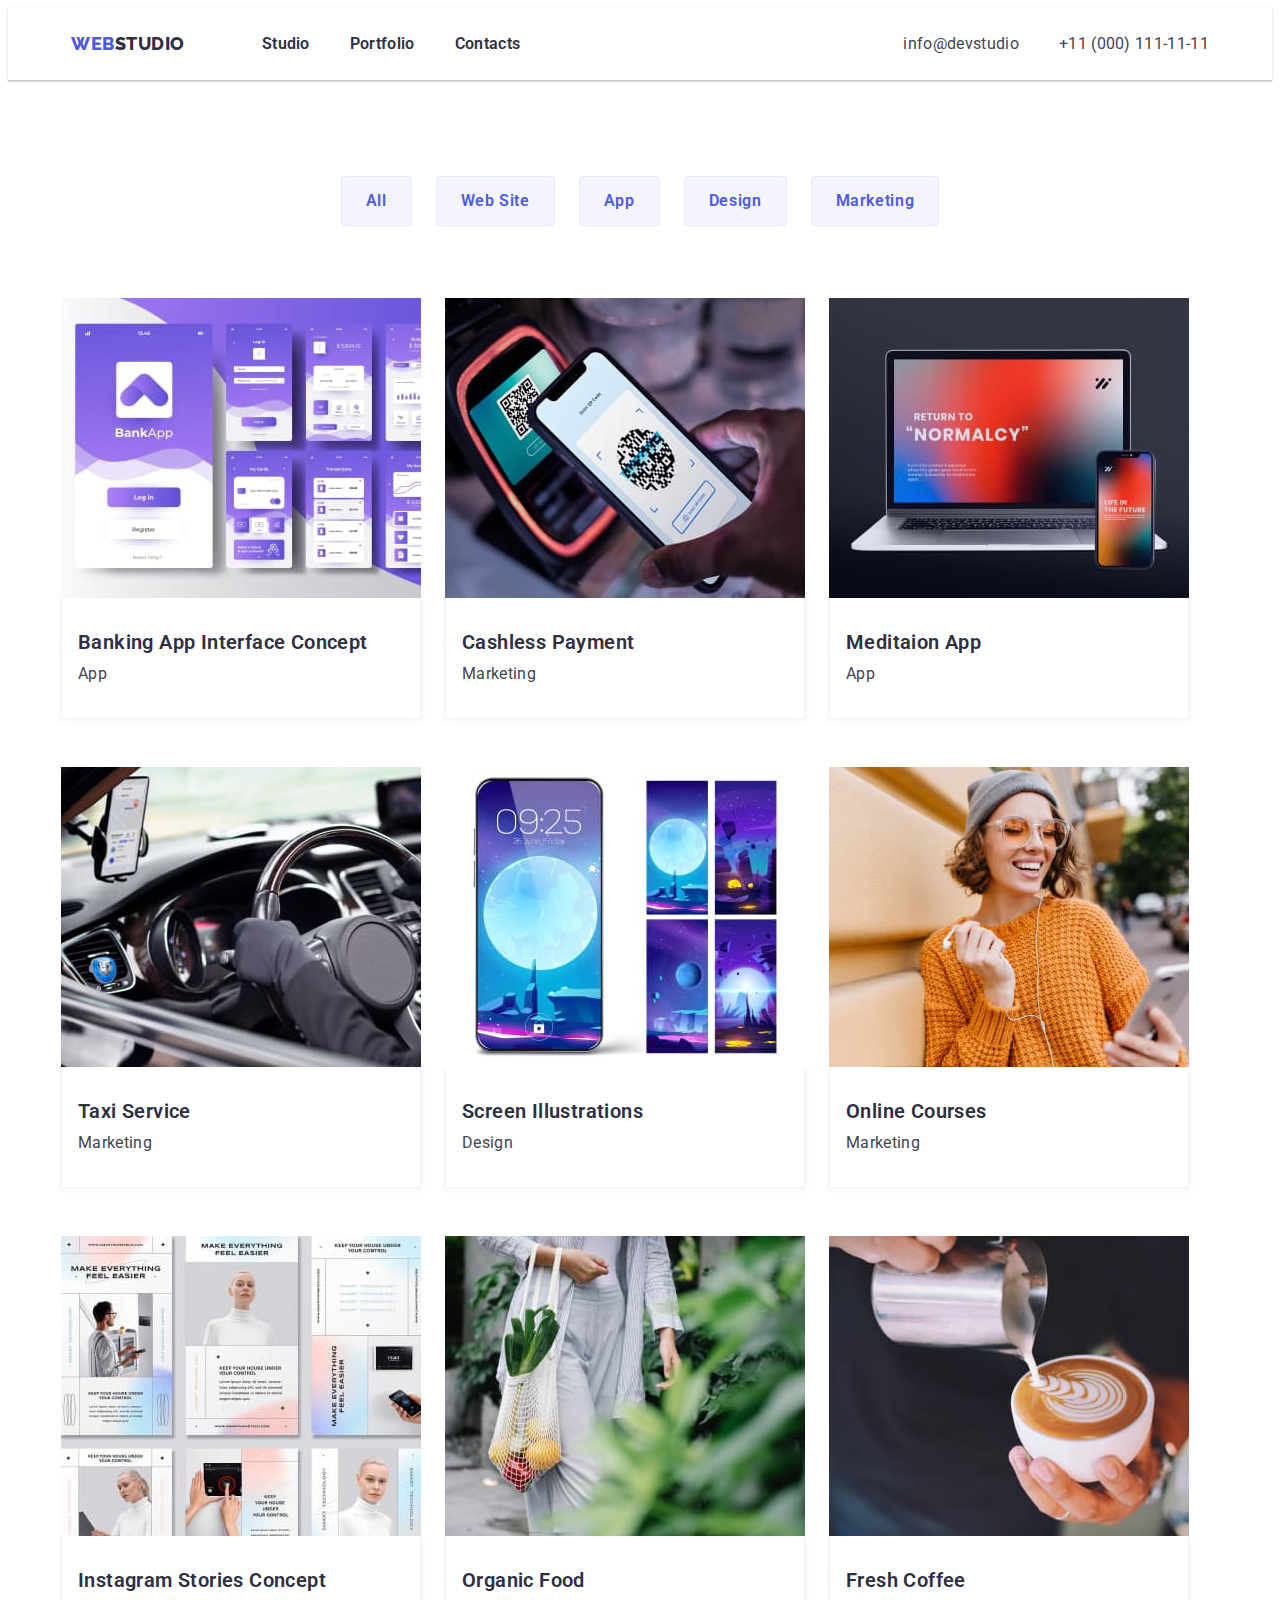
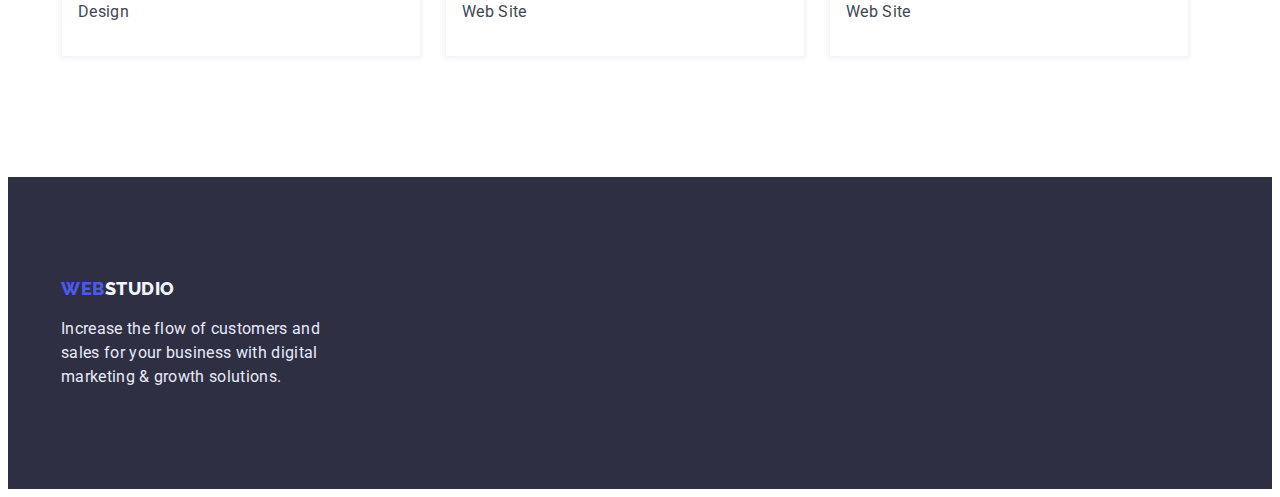
==== commit 9c1f6d0a: "Доопрацювала ДЗ" ====
--- a/portfolio.html
+++ b/portfolio.html
@@ -6,6 +6,13 @@
     <meta name="viewport" content="width=device-width, initial-scale=1.0" />
     <title>Portfolio</title>
     <link
+      rel="stylesheet"
+      href="https://cdnjs.cloudflare.com/ajax/libs/modern-normalize/1.1.0/modern-normalize.min.css"
+      integrity="sha512-wpPYUAdjBVSE4KJnH1VR1HeZfpl1ub8YT/NKx4PuQ5NmX2tKuGu6U/JRp5y+Y8XG2tV+wKQpNHVUX03MfMFn9Q=="
+      crossorigin="anonymous"
+      referrerpolicy="no-referrer"
+    />
+    <link
       href="https://fonts.googleapis.com/css2?family=Raleway:wght@700&family=Roboto:wght@400;500;700;900&display=swap"
       rel="stylesheet"
     />
@@ -13,8 +20,8 @@
   </head>
   <body>
     <!-- Шапка -->
-    <header>
-      <div class="container box nav-list">
+    <header class="box">
+      <div class="container nav-list">
         <nav class="nav-list">
           <a href="./index.html" class="logo-accent no-decor"
             ><span class="logo">Web</span> studio</a
@@ -32,12 +39,12 @@
           </ul>
         </nav>
         <ul class="no-style-type nav-list">
-          <li class="social-list">
+          <li class="social-item">
             <a href="mailto:info@devstudio" class="social-link no-decor"
               >info@devstudio</a
             >
           </li>
-          <li class="social-list">
+          <li class="social-item">
             <a href="tel:+11(000)111-11-11" class="social-link no-decor"
               >+11 (000) 111-11-11</a
             >
@@ -47,7 +54,7 @@
     </header>
     <main>
       <!-- Фильтры -->
-      <section>
+      <section class="portfolio">
         <div class="container">
           <h2 hidden>Filters</h2>
           <ul class="no-style-type btn-list">
@@ -71,7 +78,12 @@
           <h2 hidden>Work examples</h2>
           <ul class="no-style-type examples-list">
             <li class="examples-item">
-              <a href="#" target="_blank" rel="noopener noreferrer">
+              <a
+                class="no-decor examples-link"
+                href="#"
+                target="_blank"
+                rel="noopener noreferrer"
+              >
                 <img
                   class="image"
                   src="./images/portfolio-1.jpg"
@@ -79,17 +91,24 @@
                   height="300"
                   alt="Banking App Interface Concept"
                 />
-              </a>
-              <h3 class="subtitle">Banking App Interface Concept</h3>
-              <p class="text">App</p>
-              <p class="text-cloud" hidden>
-                14 Stylish and User-Friendly App Design Concepts · Task Manager
-                App · Calorie Tracker App · Exotic Fruit Ecommerce App · Cloud
-                Storage App
-              </p>
-            </li>
-            <li class="examples-item">
-              <a href="#" target="_blank" rel="noopener noreferrer">
+                <div class="examples-descr">
+                  <h3 class="subtitle">Banking App Interface Concept</h3>
+                  <p class="text">App</p>
+                  <p class="text-cloud" hidden>
+                    14 Stylish and User-Friendly App Design Concepts · Task
+                    Manager App · Calorie Tracker App · Exotic Fruit Ecommerce
+                    App · Cloud Storage App
+                  </p>
+                </div></a
+              >
+            </li>
+            <li class="examples-item">
+              <a
+                class="no-decor examples-link"
+                href="#"
+                target="_blank"
+                rel="noopener noreferrer"
+              >
                 <img
                   class="image"
                   src="./images/portfolio-2.jpg"
@@ -97,17 +116,24 @@
                   height="300"
                   alt="Cashless Payment"
                 />
-              </a>
-              <h3 class="subtitle">Cashless Payment</h3>
-              <p class="text">Marketing</p>
-              <p class="text-cloud" hidden>
-                14 Stylish and User-Friendly App Design Concepts · Task Manager
-                App · Calorie Tracker App · Exotic Fruit Ecommerce App · Cloud
-                Storage App
-              </p>
-            </li>
-            <li class="examples-item">
-              <a href="#" target="_blank" rel="noopener noreferrer">
+                <div class="examples-descr">
+                  <h3 class="subtitle">Cashless Payment</h3>
+                  <p class="text">Marketing</p>
+                  <p class="text-cloud" hidden>
+                    14 Stylish and User-Friendly App Design Concepts · Task
+                    Manager App · Calorie Tracker App · Exotic Fruit Ecommerce
+                    App · Cloud Storage App
+                  </p>
+                </div></a
+              >
+            </li>
+            <li class="examples-item">
+              <a
+                class="no-decor examples-link"
+                href="#"
+                target="_blank"
+                rel="noopener noreferrer"
+              >
                 <img
                   class="image"
                   src="./images/portfolio-3.jpg"
@@ -115,17 +141,24 @@
                   height="300"
                   alt="Meditaion App"
                 />
-              </a>
-              <h3 class="subtitle">Meditaion App</h3>
-              <p class="text">App</p>
-              <p class="text-cloud" hidden>
-                14 Stylish and User-Friendly App Design Concepts · Task Manager
-                App · Calorie Tracker App · Exotic Fruit Ecommerce App · Cloud
-                Storage App
-              </p>
-            </li>
-            <li class="examples-item">
-              <a href="#" target="_blank" rel="noopener noreferrer">
+                <div class="examples-descr">
+                  <h3 class="subtitle">Meditaion App</h3>
+                  <p class="text">App</p>
+                  <p class="text-cloud" hidden>
+                    14 Stylish and User-Friendly App Design Concepts · Task
+                    Manager App · Calorie Tracker App · Exotic Fruit Ecommerce
+                    App · Cloud Storage App
+                  </p>
+                </div></a
+              >
+            </li>
+            <li class="examples-item">
+              <a
+                class="no-decor examples-link"
+                href="#"
+                target="_blank"
+                rel="noopener noreferrer"
+              >
                 <img
                   class="image"
                   src="./images/portfolio-4.jpg"
@@ -133,17 +166,24 @@
                   height="300"
                   alt="Taxi Service"
                 />
-              </a>
-              <h3 class="subtitle">Taxi Service</h3>
-              <p class="text">Marketing</p>
-              <p class="text-cloud" hidden>
-                14 Stylish and User-Friendly App Design Concepts · Task Manager
-                App · Calorie Tracker App · Exotic Fruit Ecommerce App · Cloud
-                Storage App
-              </p>
-            </li>
-            <li class="examples-item">
-              <a href="#" target="_blank" rel="noopener noreferrer">
+                <div class="examples-descr">
+                  <h3 class="subtitle">Taxi Service</h3>
+                  <p class="text">Marketing</p>
+                  <p class="text-cloud" hidden>
+                    14 Stylish and User-Friendly App Design Concepts · Task
+                    Manager App · Calorie Tracker App · Exotic Fruit Ecommerce
+                    App · Cloud Storage App
+                  </p>
+                </div></a
+              >
+            </li>
+            <li class="examples-item">
+              <a
+                class="no-decor examples-link"
+                href="#"
+                target="_blank"
+                rel="noopener noreferrer"
+              >
                 <img
                   class="image"
                   src="./images/portfolio-5.jpg"
@@ -151,17 +191,24 @@
                   height="300"
                   alt="Screen Illustrations"
                 />
-              </a>
-              <h3 class="subtitle">Screen Illustrations</h3>
-              <p class="text">Design</p>
-              <p class="text-cloud" hidden>
-                14 Stylish and User-Friendly App Design Concepts · Task Manager
-                App · Calorie Tracker App · Exotic Fruit Ecommerce App · Cloud
-                Storage App
-              </p>
-            </li>
-            <li class="examples-item">
-              <a href="#" target="_blank" rel="noopener noreferrer">
+                <div class="examples-descr">
+                  <h3 class="subtitle">Screen Illustrations</h3>
+                  <p class="text">Design</p>
+                  <p class="text-cloud" hidden>
+                    14 Stylish and User-Friendly App Design Concepts · Task
+                    Manager App · Calorie Tracker App · Exotic Fruit Ecommerce
+                    App · Cloud Storage App
+                  </p>
+                </div></a
+              >
+            </li>
+            <li class="examples-item">
+              <a
+                class="no-decor examples-link"
+                href="#"
+                target="_blank"
+                rel="noopener noreferrer"
+              >
                 <img
                   class="image"
                   src="./images/portfolio-6.jpg"
@@ -169,17 +216,24 @@
                   height="300"
                   alt="Online Courses"
                 />
-              </a>
-              <h3 class="subtitle">Online Courses</h3>
-              <p class="text">Marketing</p>
-              <p class="text-cloud" hidden>
-                14 Stylish and User-Friendly App Design Concepts · Task Manager
-                App · Calorie Tracker App · Exotic Fruit Ecommerce App · Cloud
-                Storage App
-              </p>
-            </li>
-            <li class="examples-item">
-              <a href="#" target="_blank" rel="noopener noreferrer">
+                <div class="examples-descr">
+                  <h3 class="subtitle">Online Courses</h3>
+                  <p class="text">Marketing</p>
+                  <p class="text-cloud" hidden>
+                    14 Stylish and User-Friendly App Design Concepts · Task
+                    Manager App · Calorie Tracker App · Exotic Fruit Ecommerce
+                    App · Cloud Storage App
+                  </p>
+                </div></a
+              >
+            </li>
+            <li class="examples-item">
+              <a
+                class="no-decor examples-link"
+                href="#"
+                target="_blank"
+                rel="noopener noreferrer"
+              >
                 <img
                   class="image"
                   src="./images/portfolio-7.jpg"
@@ -187,17 +241,24 @@
                   height="300"
                   alt="Instagram Stories Concept"
                 />
-              </a>
-              <h3 class="subtitle">Instagram Stories Concept</h3>
-              <p class="text">Design</p>
-              <p class="text-cloud" hidden>
-                14 Stylish and User-Friendly App Design Concepts · Task Manager
-                App · Calorie Tracker App · Exotic Fruit Ecommerce App · Cloud
-                Storage App
-              </p>
-            </li>
-            <li class="examples-item">
-              <a href="#" target="_blank" rel="noopener noreferrer">
+                <div class="examples-descr">
+                  <h3 class="subtitle">Instagram Stories Concept</h3>
+                  <p class="text">Design</p>
+                  <p class="text-cloud" hidden>
+                    14 Stylish and User-Friendly App Design Concepts · Task
+                    Manager App · Calorie Tracker App · Exotic Fruit Ecommerce
+                    App · Cloud Storage App
+                  </p>
+                </div></a
+              >
+            </li>
+            <li class="examples-item">
+              <a
+                class="no-decor examples-link"
+                href="#"
+                target="_blank"
+                rel="noopener noreferrer"
+              >
                 <img
                   class="image"
                   src="./images/portfolio-8.jpg"
@@ -205,17 +266,24 @@
                   height="300"
                   alt="Organic Food"
                 />
-              </a>
-              <h3 class="subtitle">Organic Food</h3>
-              <p class="text">Web Site</p>
-              <p class="text-cloud" hidden>
-                14 Stylish and User-Friendly App Design Concepts · Task Manager
-                App · Calorie Tracker App · Exotic Fruit Ecommerce App · Cloud
-                Storage App
-              </p>
-            </li>
-            <li class="examples-item">
-              <a href="#" target="_blank" rel="noopener noreferrer">
+                <div class="examples-descr">
+                  <h3 class="subtitle">Organic Food</h3>
+                  <p class="text">Web Site</p>
+                  <p class="text-cloud" hidden>
+                    14 Stylish and User-Friendly App Design Concepts · Task
+                    Manager App · Calorie Tracker App · Exotic Fruit Ecommerce
+                    App · Cloud Storage App
+                  </p>
+                </div></a
+              >
+            </li>
+            <li class="examples-item">
+              <a
+                class="no-decor examples-link"
+                href="#"
+                target="_blank"
+                rel="noopener noreferrer"
+              >
                 <img
                   class="image"
                   src="./images/portfolio-9.jpg"
@@ -223,14 +291,16 @@
                   height="300"
                   alt="Fresh Coffee"
                 />
-              </a>
-              <h3 class="subtitle">Fresh Coffee</h3>
-              <p class="text">Web Site</p>
-              <p class="text-cloud" hidden>
-                14 Stylish and User-Friendly App Design Concepts · Task Manager
-                App · Calorie Tracker App · Exotic Fruit Ecommerce App · Cloud
-                Storage App
-              </p>
+                <div class="examples-descr">
+                  <h3 class="subtitle">Fresh Coffee</h3>
+                  <p class="text">Web Site</p>
+                  <p class="text-cloud" hidden>
+                    14 Stylish and User-Friendly App Design Concepts · Task
+                    Manager App · Calorie Tracker App · Exotic Fruit Ecommerce
+                    App · Cloud Storage App
+                  </p>
+                </div></a
+              >
             </li>
           </ul>
         </div>
--- a/css/styles.css
+++ b/css/styles.css
@@ -47,7 +47,10 @@
   align-items: center;
   justify-content: space-between;
 }
-
+.box > .container {
+  padding-top: 14px;
+  padding-bottom: 14px;
+}
 .logo {
   font-family: "Raleway", sans-serif;
   font-weight: 800;
@@ -61,8 +64,13 @@
 }
 .logo-accent {
   display: inline-block;
-  margin-right: 77px;
-  padding: 24px 0;
+  padding-top: 10px;
+  padding-right: 10px;
+
+  padding-bottom: 10px;
+  padding-left: 10px;
+
+  margin-right: 57px;
   font-family: "Raleway", sans-serif;
   font-weight: 800;
   font-size: 18px;
@@ -77,10 +85,15 @@
   display: flex;
 }
 .item-nav:nth-child(-n + 2) {
-  margin-right: 40px;
+  margin-right: 20px;
 }
 .link-nav {
   display: inline-block;
+  padding-top: 10px;
+  padding-right: 10px;
+  padding-bottom: 10px;
+  padding-left: 10px;
+
   font-weight: 600;
   font-size: 16px;
   line-height: 1.5;
@@ -97,13 +110,18 @@
   color: var(--accent-color);
 }
 .social-link {
+  padding-top: 10px;
+  padding-right: 10px;
+  padding-bottom: 10px;
+  padding-left: 10px;
+
   font-size: 16px;
   line-height: 1.5;
   letter-spacing: 0.02em;
   color: var(--second-color);
 }
-.social-list:first-child {
-  margin-right: 40px;
+.social-item:first-child {
+  margin-right: 20px;
 }
 
 .social-link:hover {
@@ -116,9 +134,9 @@
 .hero {
   background-color: var(--main-color);
   padding-bottom: 192px;
+  padding-top: 192px;
 }
 .hero-title {
-  padding-top: 192px;
   margin-bottom: 48px;
   font-weight: 600;
   font-size: 56px;
@@ -141,6 +159,7 @@
   color: var(--white-color);
   background-color: var(--accent-color);
   box-shadow: 0px 4px 4px rgba(0, 0, 0, 0.15);
+  border: none;
   border-radius: 4px;
   cursor: pointer;
 }
@@ -148,11 +167,13 @@
   background: #404bbf;
 }
 /* Преимущества */
-.dignity-list {
-  display: flex;
+.dignity > .container {
   padding-top: 120px;
   padding-bottom: 120px;
 }
+.dignity-list {
+  display: flex;
+}
 .dignity-item {
   display: inline-block;
   margin-right: 24px;
@@ -174,6 +195,9 @@
   color: var(--second-color);
 }
 /* Продукт */
+.product > .container {
+  padding-bottom: 120px;
+}
 .title {
   margin-bottom: 72px;
   font-weight: 600;
@@ -185,7 +209,6 @@
 }
 .image-list {
   display: flex;
-  padding-bottom: 120px;
 }
 .image-item {
   margin-right: 24px;
@@ -197,10 +220,10 @@
 .team {
   background-color: var(--cloud-color);
   padding-top: 120px;
+  padding-bottom: 120px;
 }
 .team-list {
   display: flex;
-  padding-bottom: 120px;
 }
 .team-item {
   margin-right: 24px;
@@ -247,14 +270,20 @@
 }
 
 /* Страница портфолио */
+.portfolio > .container {
+  padding-top: 96px;
+  padding-bottom: 120px;
+}
 /* Фильтры */
 .btn-list {
   display: flex;
   justify-content: center;
-  padding-top: 96px;
 }
 .btn-item {
   margin-right: 24px;
+}
+.btn-item:last-child {
+  margin-right: 0;
 }
 .filters-btn {
   padding: 12px 24px;
@@ -267,6 +296,7 @@
   text-align: center;
   letter-spacing: 0.04em;
   color: var(--accent-color);
+  background: var(--cloud-color);
   border: 1px solid var(--cornflover-color);
   border-radius: 4px;
   cursor: pointer;
@@ -274,12 +304,16 @@
 .filters-btn:hover {
   color: var(--white-color);
   background-color: var(--accent-color);
+  border: 1px solid var(--accent-color);
   box-shadow: 0px 3px 1px rgba(0, 0, 0, 0.1), 0px 2px 1px rgba(0, 0, 0, 0.08),
     0px 2px 2px rgba(0, 0, 0, 0.12);
 }
 .filters-btn:focus {
   color: var(--white-color);
   background-color: var(--accent-color);
+  border: 1px solid var(--accent-color);
+  box-shadow: 0px 3px 1px rgba(0, 0, 0, 0.1), 0px 2px 1px rgba(0, 0, 0, 0.08),
+    0px 2px 2px rgba(0, 0, 0, 0.12);
 }
 .text-cloud {
   font-size: 16px;
@@ -288,16 +322,24 @@
   color: var(--cloud-color);
   background-color: var(--accent-color);
 }
+.examples-link {
+  color: var(--main-color);
+}
 .examples-list {
   display: flex;
-  justify-content: space-between;
   flex-wrap: wrap;
   margin-top: 72px;
-  padding-bottom: 120px;
+}
+.examples-descr {
+  padding-top: 32px;
+  padding-bottom: 32px;
+  padding-left: 16px;
+  border-right: 0.5px solid var(--cloud-color);
+  border-bottom: 0.5px solid var(--cloud-color);
+  border-left: 0.5px solid var(--cloud-color);
+  box-shadow: 0px 1px 6px rgba(46, 47, 66, 0.08);
 }
 .examples-item {
-  border: 0.5px solid var(--cloud-color);
-  box-shadow: 0px 1px 6px rgba(46, 47, 66, 0.08);
   margin-right: 24px;
   margin-bottom: 48px;
 }
@@ -307,15 +349,3 @@
 .examples-item:nth-last-child(-n + 3) {
   margin-bottom: 0;
 }
-.examples-item > a {
-  display: inline-block;
-  margin-bottom: 32px;
-}
-.examples-item > h3 {
-  margin-bottom: 8px;
-  padding-left: 16px;
-}
-.examples-item > p {
-  padding-bottom: 32px;
-  padding-left: 16px;
-}
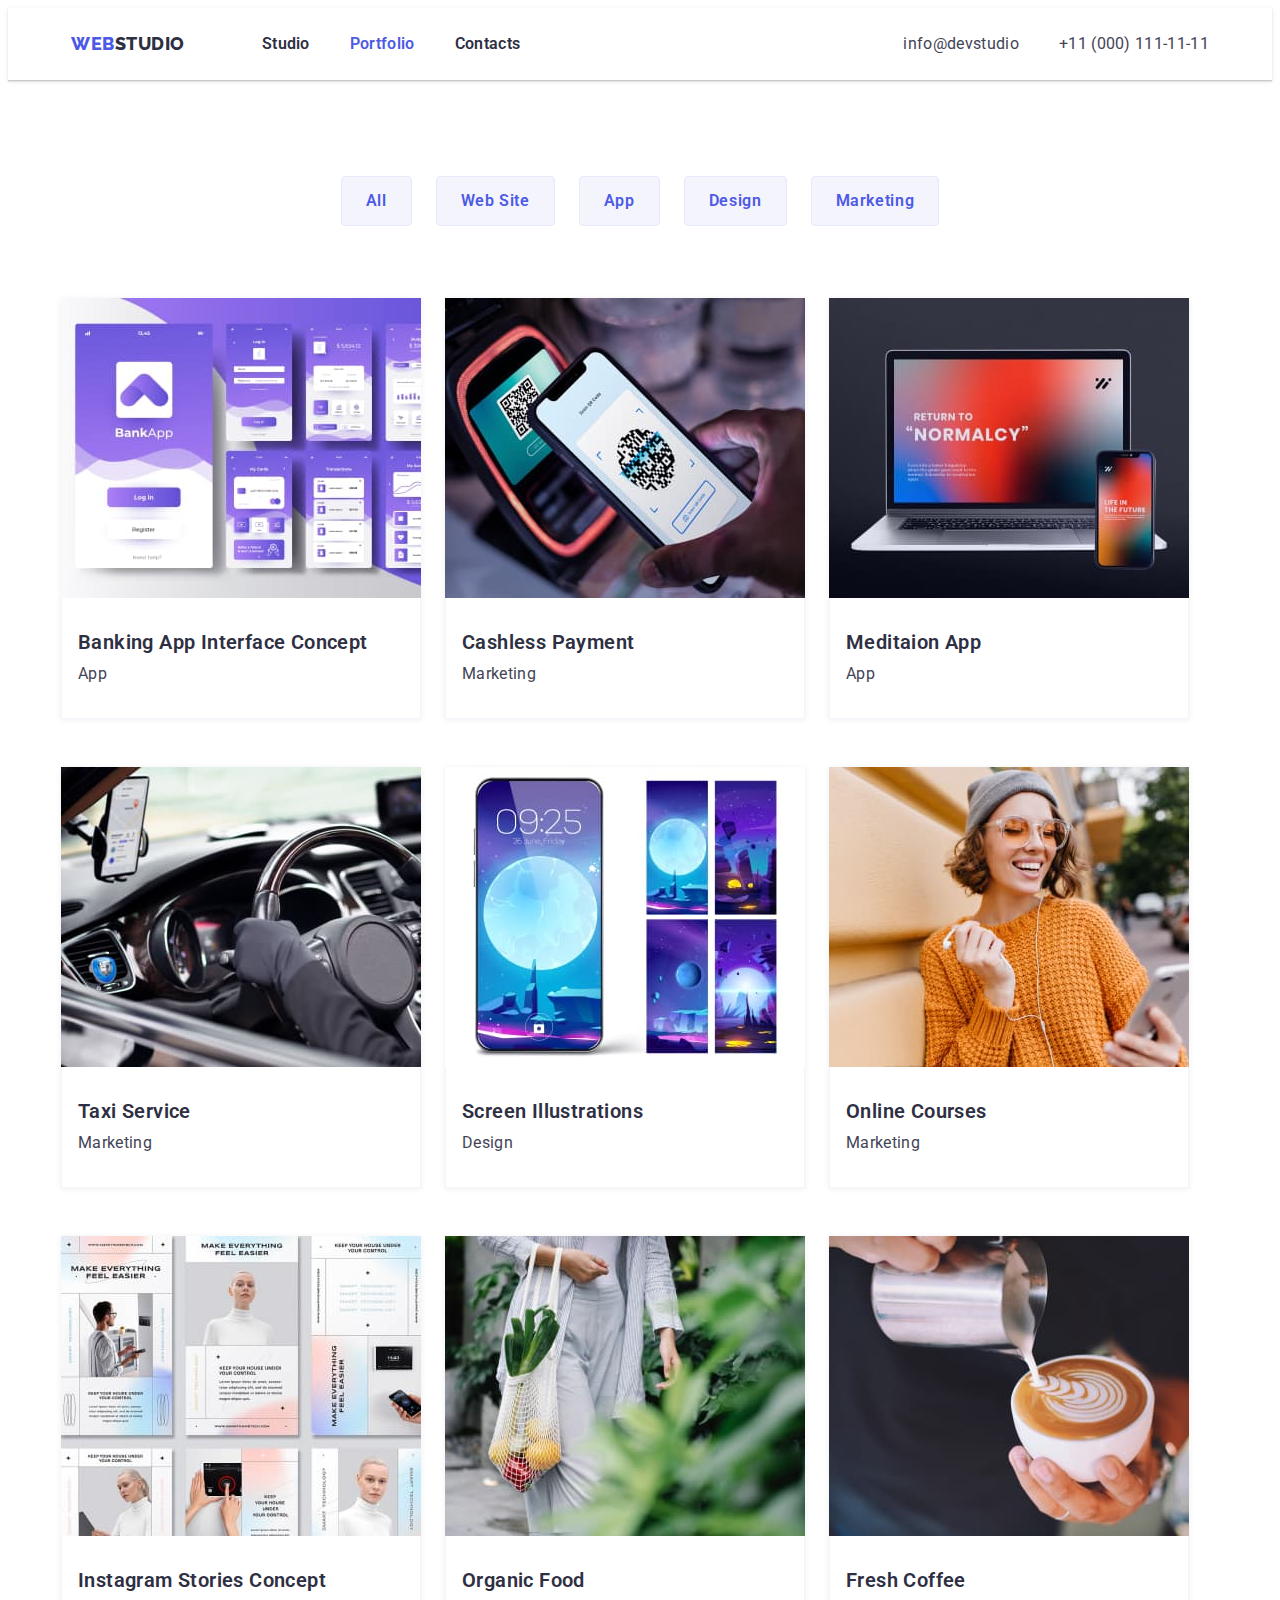
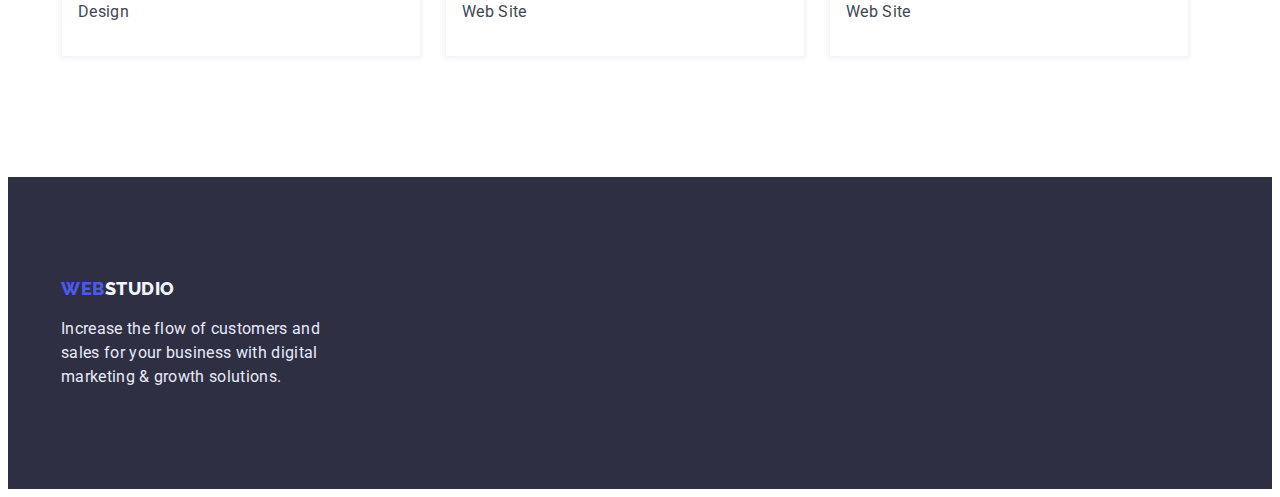
==== commit 570815cb: "Добавила current" ====
--- a/portfolio.html
+++ b/portfolio.html
@@ -31,7 +31,7 @@
               <a href="./index.html" class="link-nav no-decor">Studio</a>
             </li>
             <li class="item-nav">
-              <a href="./portfolio.html" class="link-nav no-decor">Portfolio</a>
+              <a href="./portfolio.html" class="link-nav no-decor current">Portfolio</a>
             </li>
             <li class="item-nav">
               <a href="" class="link-nav no-decor">Contacts</a>
--- a/css/styles.css
+++ b/css/styles.css
@@ -109,6 +109,9 @@
 .link-nav:active {
   color: var(--accent-color);
 }
+.current {
+  color: var(--accent-color);
+}
 .social-link {
   padding-top: 10px;
   padding-right: 10px;
@@ -167,7 +170,7 @@
   background: #404bbf;
 }
 /* Преимущества */
-.dignity > .container {
+.dignity {
   padding-top: 120px;
   padding-bottom: 120px;
 }
@@ -195,7 +198,7 @@
   color: var(--second-color);
 }
 /* Продукт */
-.product > .container {
+.product {
   padding-bottom: 120px;
 }
 .title {
@@ -270,7 +273,7 @@
 }
 
 /* Страница портфолио */
-.portfolio > .container {
+.portfolio {
   padding-top: 96px;
   padding-bottom: 120px;
 }
@@ -337,11 +340,12 @@
   border-right: 0.5px solid var(--cloud-color);
   border-bottom: 0.5px solid var(--cloud-color);
   border-left: 0.5px solid var(--cloud-color);
-  box-shadow: 0px 1px 6px rgba(46, 47, 66, 0.08);
 }
 .examples-item {
   margin-right: 24px;
   margin-bottom: 48px;
+    box-shadow: 0px 1px 6px rgba(46, 47, 66, 0.08);
+
 }
 .examples-item:nth-child(3n) {
   margin-right: 0;
